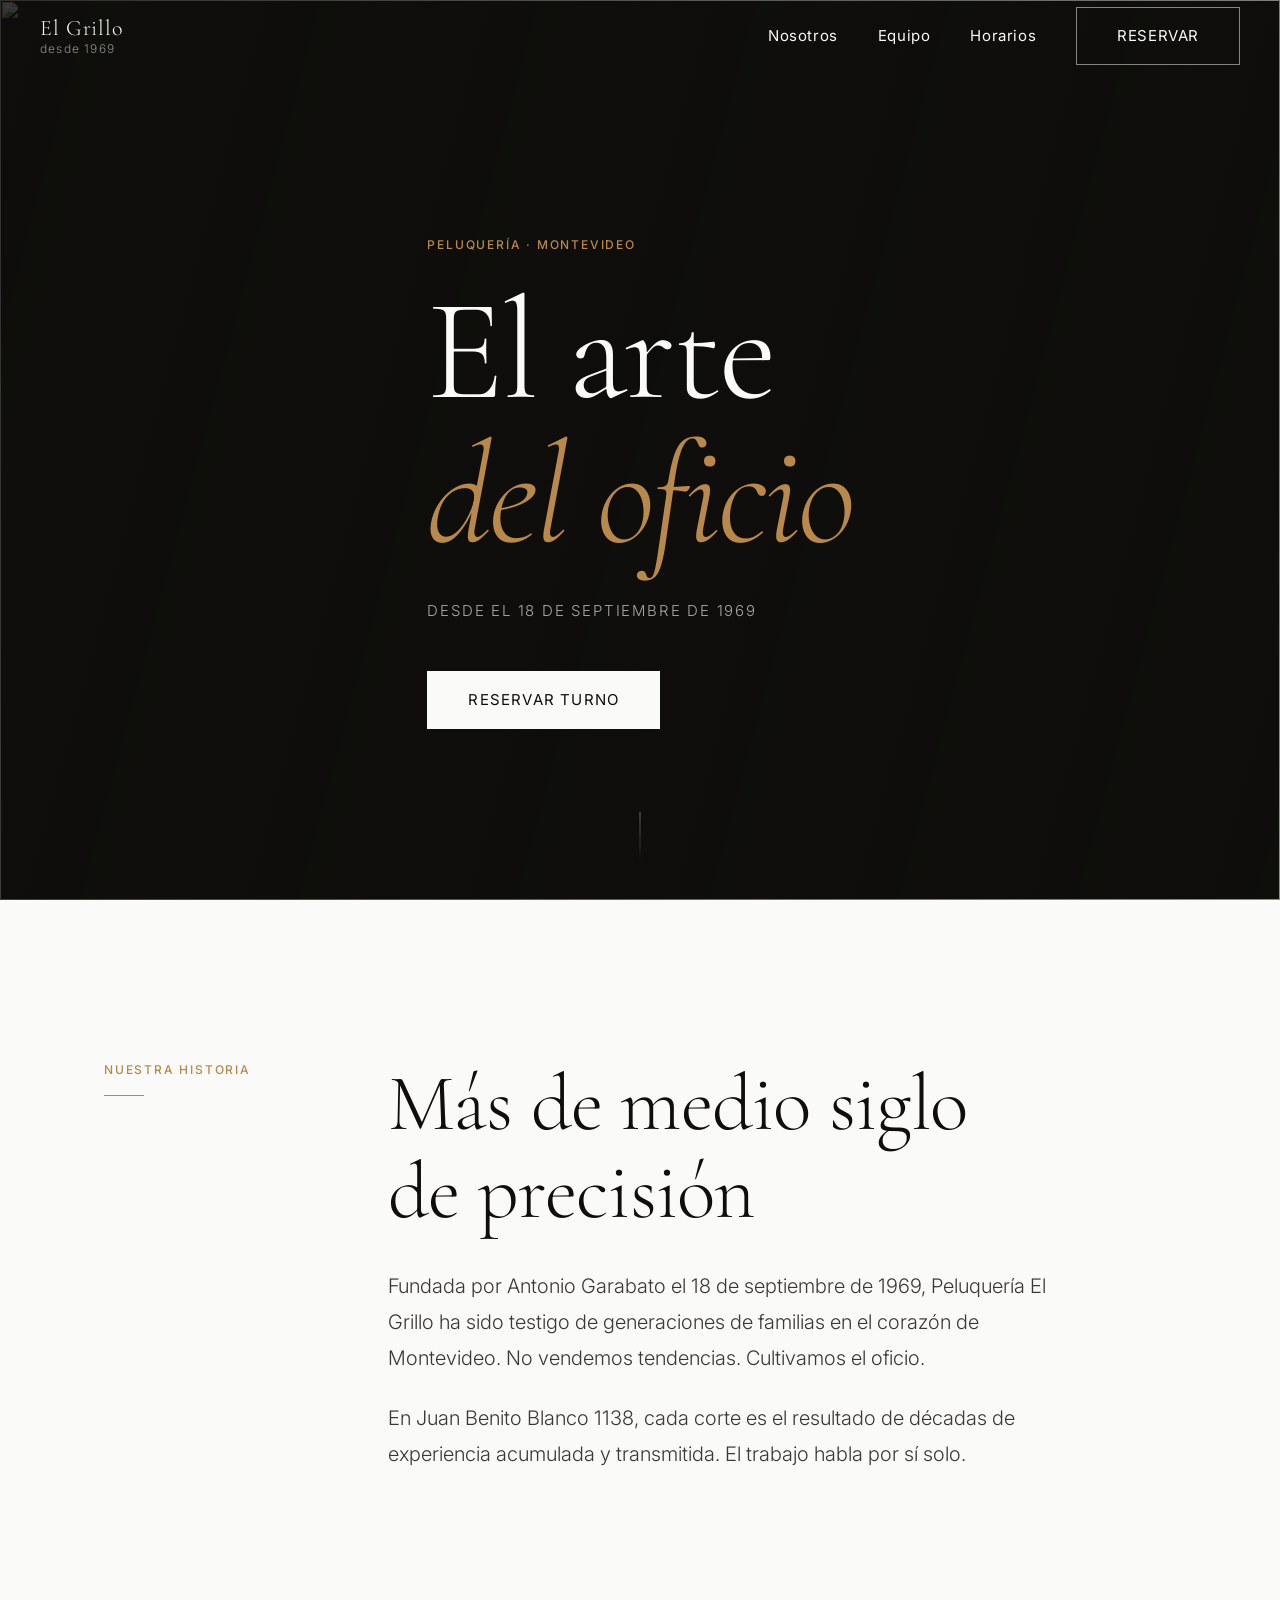
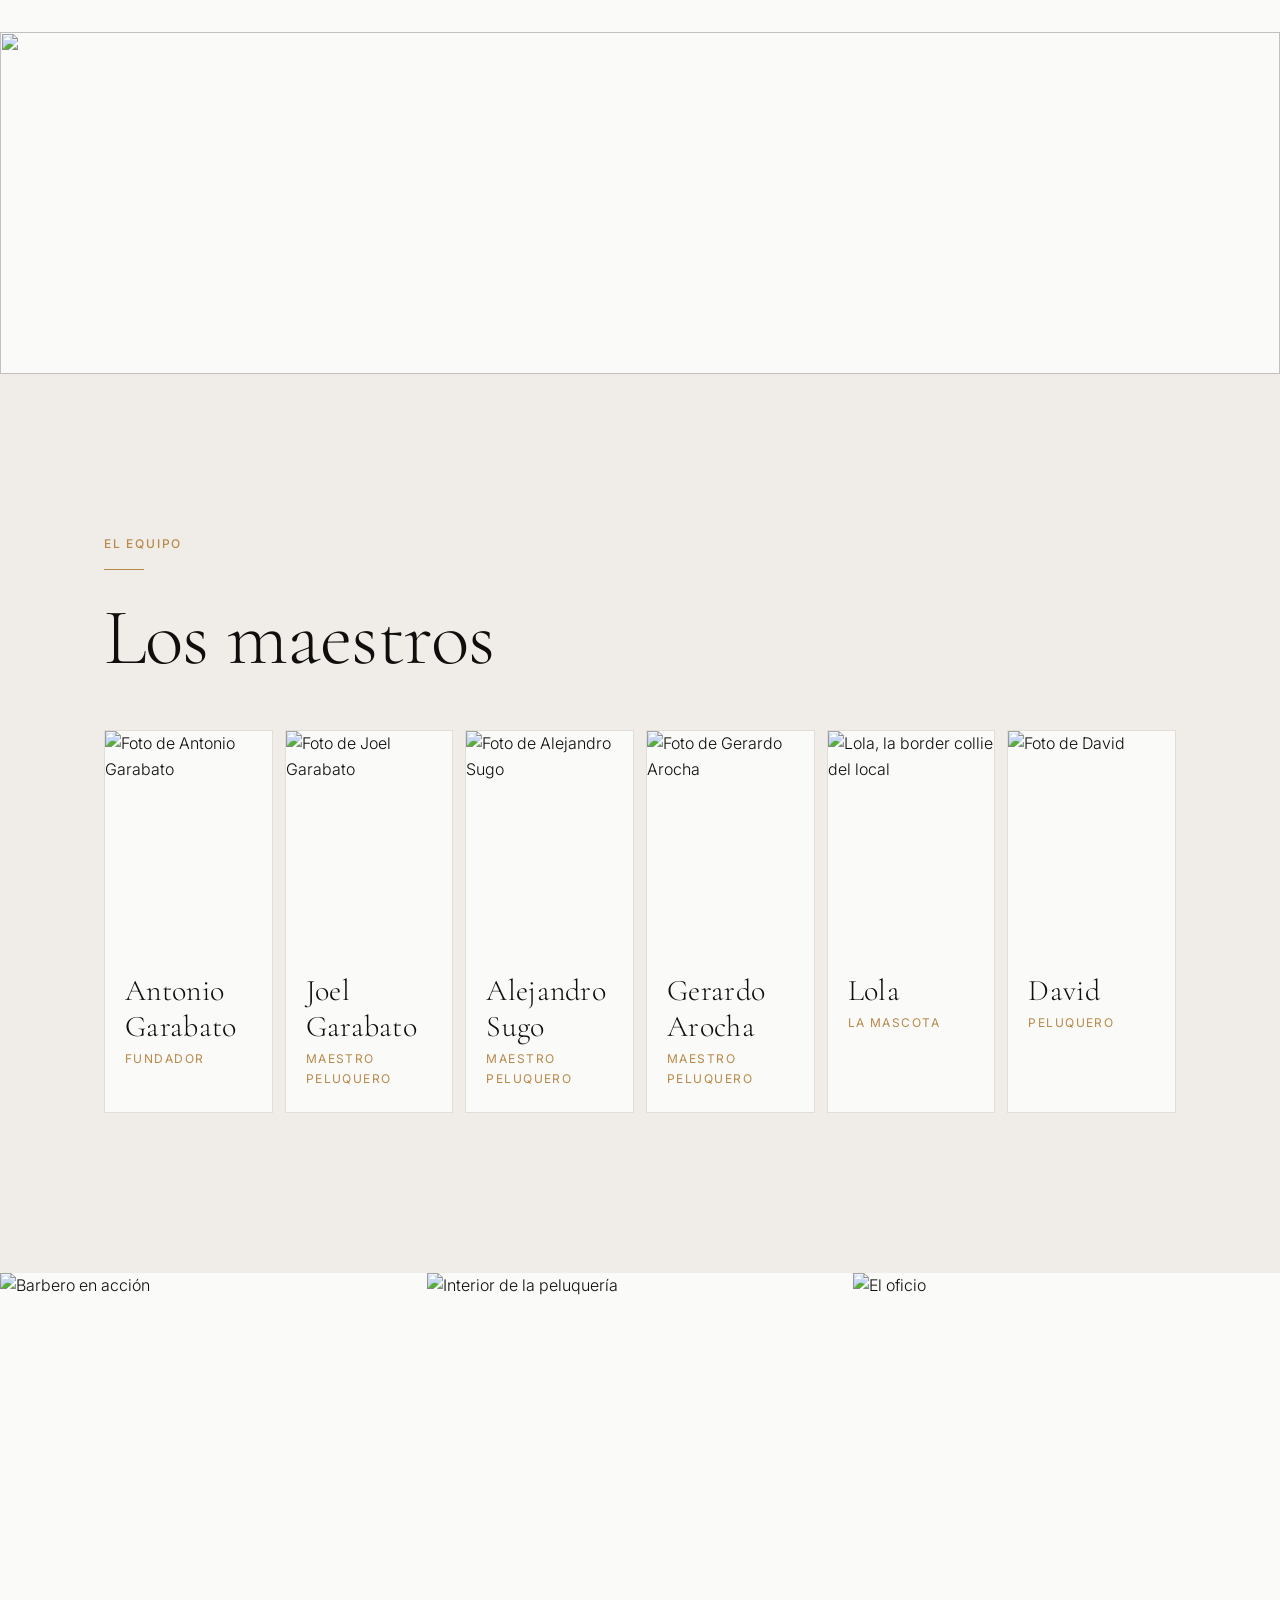
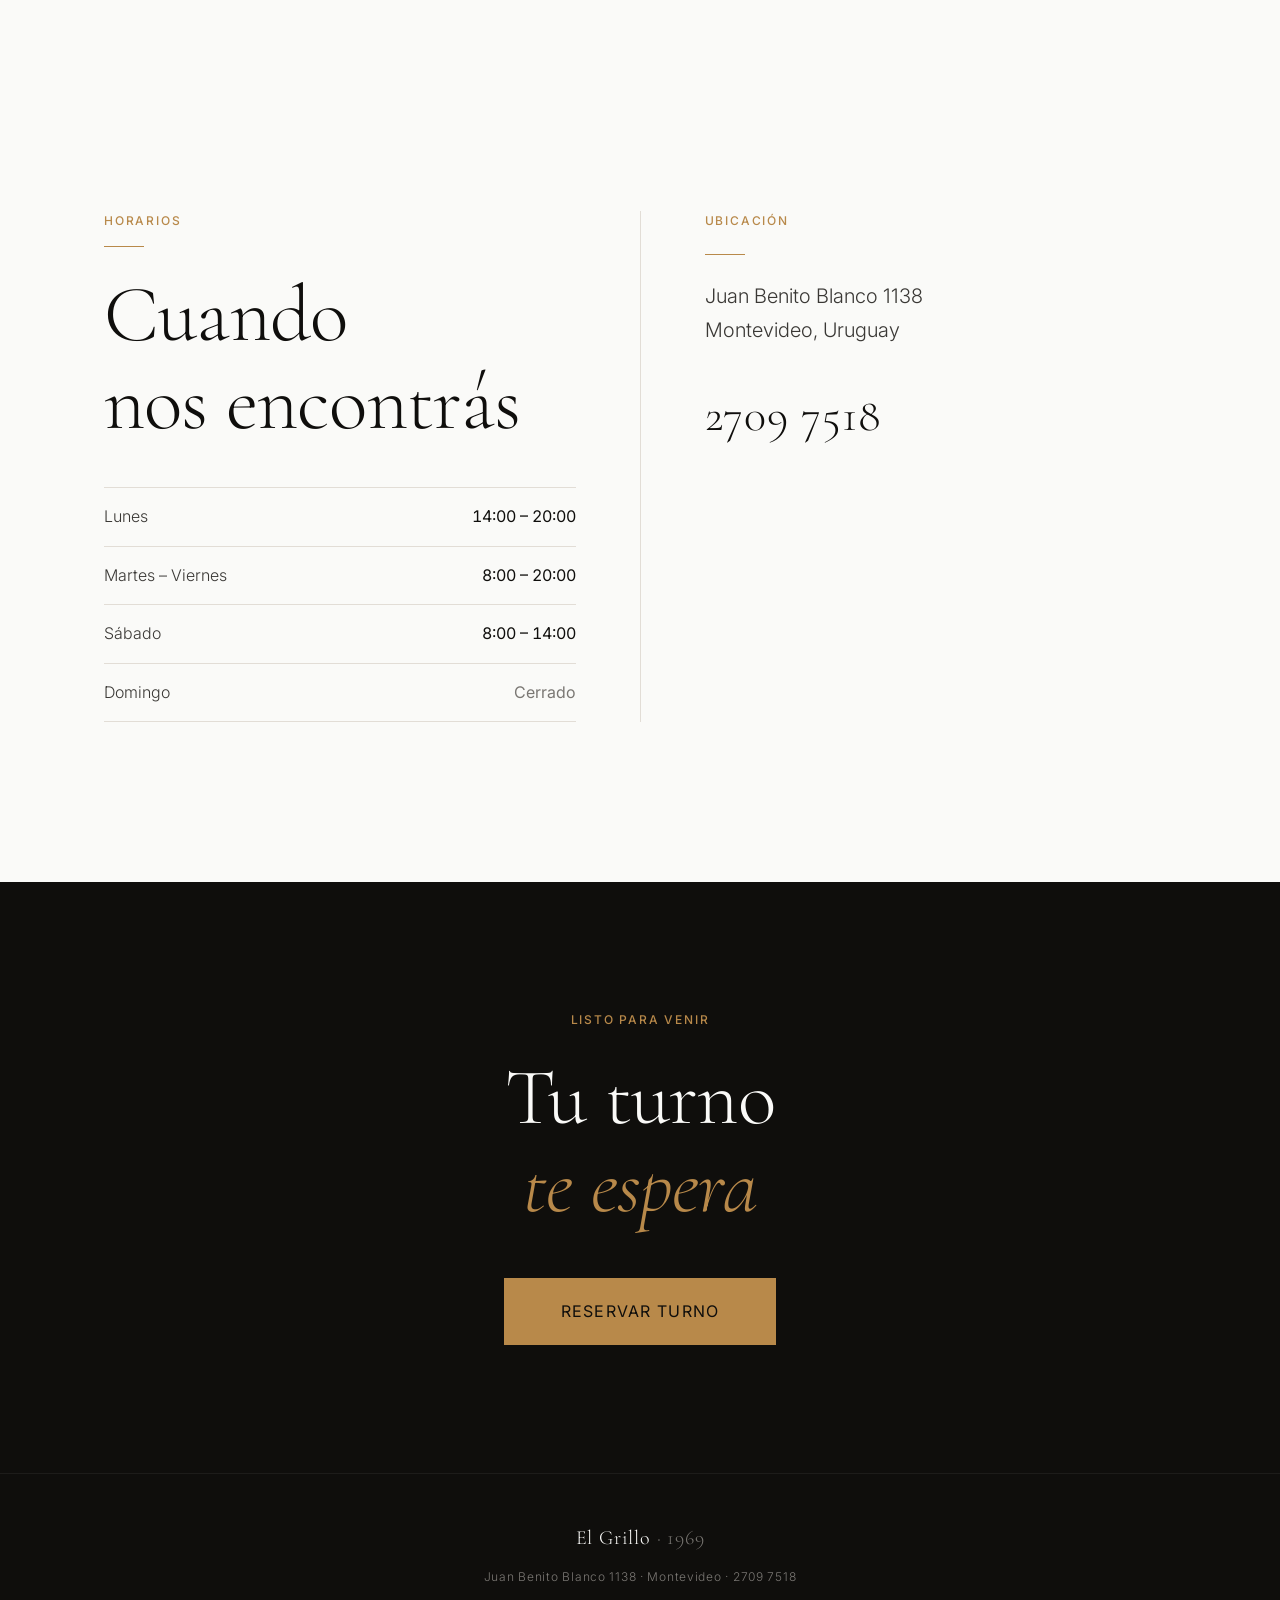
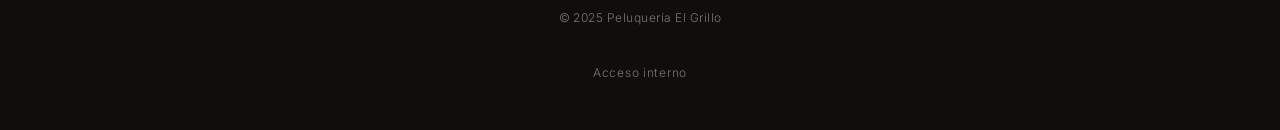
==== index.html @ 64f53a8a "Initial commit — El Grillo website completo Landing page premium, reservas con selector de fecha cus" ====
<!DOCTYPE html>
<html lang="es">
<head>
  <meta charset="UTF-8">
  <meta name="viewport" content="width=device-width, initial-scale=1.0">
  <meta name="description" content="Peluquería El Grillo — Fundada en 1969. Juan Benito Blanco 1138, Montevideo. Lunes 14:00–20:00, martes a viernes 8:00–20:00, sábados 8:00–14:00.">
  <meta property="og:title" content="Peluquería El Grillo — desde 1969">
  <meta property="og:description" content="Más de medio siglo de oficio en Montevideo.">
  <meta property="og:type" content="website">
  <title>El Grillo — Peluquería desde 1969</title>

  <link rel="preconnect" href="https://fonts.googleapis.com">
  <link rel="preconnect" href="https://fonts.gstatic.com" crossorigin>
  <link href="https://fonts.googleapis.com/css2?family=Cormorant+Garamond:ital,wght@0,300;0,400;1,300&family=Inter:wght@300;400;500&display=swap" rel="stylesheet">
  <link rel="stylesheet" href="style.css">

  <script type="application/ld+json">
  {
    "@context": "https://schema.org",
    "@type": "HairSalon",
    "name": "Peluquería El Grillo",
    "foundingDate": "1969-09-18",
    "address": {
      "@type": "PostalAddress",
      "streetAddress": "Juan Benito Blanco 1138",
      "addressLocality": "Montevideo",
      "addressCountry": "UY"
    },
    "telephone": "+598-2709-7518",
    "url": "https://www.elgrillo.com",
    "openingHours": ["Mo 14:00-20:00", "Tu-Fr 08:00-20:00", "Sa 08:00-14:00"]
  }
  </script>
</head>
<body>

  <!-- ── NAV ─────────────────────────────────────────────────────────────── -->
  <header id="nav" role="banner">
    <nav class="nav__inner" aria-label="Navegación principal">

      <a class="nav__logo" href="#inicio" aria-label="Peluquería El Grillo — inicio">
        <span class="nav__logo-name">El Grillo</span>
        <span class="nav__logo-sub">desde 1969</span>
      </a>

      <ul class="nav__links" role="list">
        <li><a href="#nosotros">Nosotros</a></li>
        <li><a href="#equipo">Equipo</a></li>
        <li><a href="#horarios">Horarios</a></li>
        <li>
          <a class="btn btn--ghost"
             href="reservas.html">
            Reservar
          </a>
        </li>
      </ul>

      <button
        class="nav__hamburger"
        aria-label="Abrir menú"
        aria-expanded="false"
        aria-controls="nav__mobile">
        <span></span>
        <span></span>
        <span></span>
      </button>

    </nav>

    <div id="nav__mobile" class="nav__mobile" aria-hidden="true">
      <ul role="list">
        <li><a href="#nosotros">Nosotros</a></li>
        <li><a href="#equipo">Equipo</a></li>
        <li><a href="#horarios">Horarios</a></li>
        <li>
          <a class="btn btn--primary"
             href="reservas.html">
            Reservar turno
          </a>
        </li>
      </ul>
    </div>
  </header>

  <main>

    <!-- ── HERO ──────────────────────────────────────────────────────────── -->
    <section id="inicio" class="hero" aria-label="Inicio">

      <img class="hero__bg"
           src="https://images.unsplash.com/photo-1503951914875-452162b0f3f1?w=1920&q=85&auto=format&fit=crop&crop=center"
           alt=""
           aria-hidden="true"
           loading="eager"
           fetchpriority="high">
      <div class="hero__overlay" aria-hidden="true"></div>

      <div class="hero__inner container">
        <p class="overline hero__overline reveal">Peluquería · Montevideo</p>
        <h1 class="hero__title reveal">
          El arte<br>
          <em>del oficio</em>
        </h1>
        <p class="hero__sub reveal">Desde el 18 de septiembre de 1969</p>
        <a class="btn btn--light hero__cta reveal" href="reservas.html">
          Reservar turno
        </a>
      </div>

      <div class="hero__scroll" aria-hidden="true">
        <div class="hero__scroll-line"></div>
      </div>
    </section>

    <!-- ── ABOUT ─────────────────────────────────────────────────────────── -->
    <section id="nosotros" class="about section" aria-labelledby="about-heading">
      <div class="about__inner container">

        <div class="about__label-col">
          <p class="overline reveal">Nuestra historia</p>
          <div class="accent-rule reveal"></div>
        </div>

        <div class="about__content-col">
          <h2 id="about-heading" class="about__title reveal">
            Más de medio siglo<br>de precisión
          </h2>
          <p class="about__body reveal">
            Fundada por Antonio Garabato el 18 de septiembre de 1969,
            Peluquería El Grillo ha sido testigo de generaciones de familias
            en el corazón de Montevideo. No vendemos tendencias.
            Cultivamos el oficio.
          </p>
          <p class="about__body reveal" style="margin-top: var(--space-6);">
            En Juan Benito Blanco 1138, cada corte es el resultado de décadas
            de experiencia acumulada y transmitida. El trabajo habla por sí solo.
          </p>
        </div>

      </div>
    </section>

    <!-- ── IMAGE STRIPE ───────────────────────────────────────────────────── -->
    <div class="img-stripe" aria-hidden="true">
      <img src="https://images.unsplash.com/photo-1585747860715-2ba37e788b70?w=1920&q=85&auto=format&fit=crop&crop=center"
           alt="" loading="lazy">
    </div>

    <!-- ── TEAM ──────────────────────────────────────────────────────────── -->
    <section id="equipo" class="team section section--alt" aria-labelledby="team-heading">
      <div class="container">

        <div class="team__header reveal">
          <p class="overline">El equipo</p>
          <div class="accent-rule"></div>
          <h2 id="team-heading" class="team__title">Los maestros</h2>
        </div>

        <ul class="team__grid" role="list">

          <li class="team__card reveal">
            <figure class="team__photo">
              <img src="https://images.unsplash.com/photo-1552058544-f2b08422138a?w=400&h=500&q=80&auto=format&fit=crop&crop=faces"
                   alt="Foto de Antonio Garabato" loading="lazy">
            </figure>
            <div class="team__card-body">
              <p class="team__name">Antonio Garabato</p>
              <p class="team__role">Fundador</p>
            </div>
          </li>

          <li class="team__card reveal">
            <figure class="team__photo">
              <img src="https://images.unsplash.com/photo-1507003211169-0a1dd7228f2d?w=400&h=500&q=80&auto=format&fit=crop&crop=faces"
                   alt="Foto de Joel Garabato" loading="lazy">
            </figure>
            <div class="team__card-body">
              <p class="team__name">Joel Garabato</p>
              <p class="team__role">Maestro peluquero</p>
            </div>
          </li>

          <li class="team__card reveal">
            <figure class="team__photo">
              <img src="https://images.unsplash.com/photo-1500648767791-00dcc994a43e?w=400&h=500&q=80&auto=format&fit=crop&crop=faces"
                   alt="Foto de Alejandro Sugo" loading="lazy">
            </figure>
            <div class="team__card-body">
              <p class="team__name">Alejandro Sugo</p>
              <p class="team__role">Maestro peluquero</p>
            </div>
          </li>

          <li class="team__card reveal">
            <figure class="team__photo">
              <img src="https://images.unsplash.com/photo-1506794778202-cad84cf45f1d?w=400&h=500&q=80&auto=format&fit=crop&crop=faces"
                   alt="Foto de Gerardo Arocha" loading="lazy">
            </figure>
            <div class="team__card-body">
              <p class="team__name">Gerardo Arocha</p>
              <p class="team__role">Maestro peluquero</p>
            </div>
          </li>

          <li class="team__card reveal">
            <figure class="team__photo">
              <img src="https://images.unsplash.com/photo-1587300003388-59208cc962cb?w=400&h=500&q=80&auto=format&fit=crop&crop=center"
                   alt="Lola, la border collie del local" loading="lazy">
            </figure>
            <div class="team__card-body">
              <p class="team__name">Lola</p>
              <p class="team__role">La mascota</p>
            </div>
          </li>

          <li class="team__card reveal">
            <figure class="team__photo">
              <img src="https://images.unsplash.com/photo-1472099645785-5658abf4ff4e?w=400&h=500&q=80&auto=format&fit=crop&crop=faces"
                   alt="Foto de David" loading="lazy">
            </figure>
            <div class="team__card-body">
              <p class="team__name">David</p>
              <p class="team__role">Peluquero</p>
            </div>
          </li>

        </ul>
      </div>
    </section>

    <!-- ── GALLERY ────────────────────────────────────────────────────────── -->
    <section class="gallery" aria-label="Galería">
      <div class="gallery__item">
        <img src="https://images.unsplash.com/photo-1621605815971-fbc98d665033?w=800&q=85&auto=format&fit=crop"
             alt="Barbero en acción" loading="lazy">
      </div>
      <div class="gallery__item">
        <img src="https://images.unsplash.com/photo-1560066984-138dadb4c035?w=800&q=85&auto=format&fit=crop"
             alt="Interior de la peluquería" loading="lazy">
      </div>
      <div class="gallery__item">
        <img src="https://images.unsplash.com/photo-1622286342621-4bd786c2447c?w=800&q=85&auto=format&fit=crop"
             alt="El oficio" loading="lazy">
      </div>
    </section>

    <!-- ── HOURS & LOCATION ──────────────────────────────────────────────── -->
    <section id="horarios" class="info section" aria-labelledby="info-heading">
      <div class="info__inner container">

        <div class="info__col info__col--hours">
          <p class="overline reveal">Horarios</p>
          <div class="accent-rule reveal"></div>
          <h2 id="info-heading" class="info__title reveal">
            Cuando<br>nos encontrás
          </h2>
          <dl class="hours__list reveal">
            <div class="hours__row">
              <dt>Lunes</dt>
              <dd>14:00 – 20:00</dd>
            </div>
            <div class="hours__row">
              <dt>Martes – Viernes</dt>
              <dd>8:00 – 20:00</dd>
            </div>
            <div class="hours__row">
              <dt>Sábado</dt>
              <dd>8:00 – 14:00</dd>
            </div>
            <div class="hours__row hours__row--closed">
              <dt>Domingo</dt>
              <dd>Cerrado</dd>
            </div>
          </dl>
        </div>

        <div class="info__divider" aria-hidden="true"></div>

        <div class="info__col info__col--contact">
          <p class="overline info__location-label reveal">Ubicación</p>
          <div class="accent-rule reveal"></div>
          <address class="info__address reveal">
            Juan Benito Blanco 1138<br>
            Montevideo, Uruguay
          </address>
          <a class="info__phone reveal" href="tel:+59827097518">2709 7518</a>
        </div>

      </div>
    </section>

    <!-- ── CTA BAND ──────────────────────────────────────────────────────── -->
    <section class="cta-band" aria-label="Reservar turno">
      <div class="container">
        <p class="overline cta-band__overline reveal">Listo para venir</p>
        <h2 class="cta-band__title reveal">
          Tu turno<br><em>te espera</em>
        </h2>
        <a class="btn btn--primary btn--large reveal" href="reservas.html">
          Reservar turno
        </a>
      </div>
    </section>

  </main>

  <!-- ── FOOTER ────────────────────────────────────────────────────────────── -->
  <footer class="footer" role="contentinfo">
    <div class="footer__inner container">
      <p class="footer__brand">El Grillo <span>· 1969</span></p>
      <p class="footer__address">Juan Benito Blanco 1138 · Montevideo · 2709 7518</p>
      <p class="footer__copy">&copy; 2025 Peluquería El Grillo</p>
      <a href="sistema/login.html" class="footer__sistema">Acceso interno</a>
    </div>
  </footer>

  <script src="script.js" defer></script>
</body>
</html>
---- style.css ----
@import url('https://fonts.googleapis.com/css2?family=Cormorant+Garamond:ital,wght@0,300;0,400;1,300&family=Inter:wght@300;400;500&display=swap');

/* ─── Custom Properties ─────────────────────────────────────────────────── */
:root {
  --color-ink:         #0F0E0C;
  --color-ink-muted:   #3A3835;
  --color-ink-faint:   #7A7773;
  --color-surface:     #FAFAF8;
  --color-surface-2:   #F0EDE8;
  --color-border:      #E2DDD6;
  --color-accent:      #B8894A;
  --color-accent-dark: #8C6835;

  --font-display: 'Cormorant Garamond', Georgia, serif;
  --font-body:    'Inter', system-ui, sans-serif;

  --text-xs:   clamp(0.6875rem, 0.65rem + 0.19vw, 0.75rem);
  --text-sm:   clamp(0.8125rem, 0.75rem + 0.31vw, 0.9375rem);
  --text-base: clamp(0.9375rem, 0.875rem + 0.31vw, 1rem);
  --text-lg:   clamp(1.0625rem, 0.9375rem + 0.63vw, 1.25rem);
  --text-xl:   clamp(1.25rem, 1rem + 1.25vw, 1.875rem);
  --text-2xl:  clamp(1.75rem, 1.25rem + 2.5vw, 2.875rem);
  --text-3xl:  clamp(2.5rem, 1.5rem + 5vw, 5rem);
  --text-hero: clamp(3.5rem, 1.5rem + 10vw, 9rem);

  --space-1:  0.25rem;
  --space-2:  0.5rem;
  --space-3:  0.75rem;
  --space-4:  1rem;
  --space-5:  1.25rem;
  --space-6:  1.5rem;
  --space-8:  2rem;
  --space-10: 2.5rem;
  --space-12: 3rem;
  --space-16: 4rem;
  --space-20: 5rem;
  --space-24: 6rem;
  --space-32: 8rem;
  --space-40: 10rem;

  --ease-out-expo: cubic-bezier(0.16, 1, 0.3, 1);
  --ease-in-out:   cubic-bezier(0.4, 0, 0.2, 1);
  --dur-fast:    200ms;
  --dur-base:    400ms;
  --dur-slow:    700ms;
  --dur-reveal:  900ms;

  --nav-h: 72px;
}

/* ─── Reset ─────────────────────────────────────────────────────────────── */
*, *::before, *::after {
  box-sizing: border-box;
  margin: 0;
  padding: 0;
}

html {
  -webkit-text-size-adjust: 100%;
  scroll-behavior: smooth;
}

body {
  background: var(--color-surface);
  color: var(--color-ink);
  font-family: var(--font-body);
  font-weight: 300;
  font-size: var(--text-base);
  line-height: 1.6;
  -webkit-font-smoothing: antialiased;
  -moz-osx-font-smoothing: grayscale;
  overflow-x: hidden;
}

img, video { display: block; max-width: 100%; }
a { color: inherit; text-decoration: none; }
ul, ol { list-style: none; }
address { font-style: normal; }
button { cursor: pointer; background: none; border: none; font: inherit; }

/* ─── Utilities ─────────────────────────────────────────────────────────── */
.container {
  width: 100%;
  max-width: 1200px;
  margin-inline: auto;
  padding-inline: var(--space-6);
}

.section {
  padding-block: var(--space-24);
}

.section--alt {
  background: var(--color-surface-2);
}

.overline {
  font-family: var(--font-body);
  font-size: var(--text-xs);
  font-weight: 500;
  letter-spacing: 0.15em;
  text-transform: uppercase;
  color: var(--color-accent);
}

.accent-rule {
  width: 40px;
  height: 1px;
  background: var(--color-accent);
  margin-top: var(--space-4);
  margin-bottom: var(--space-6);
}

/* ─── Buttons ────────────────────────────────────────────────────────────── */
.btn {
  display: inline-block;
  font-family: var(--font-body);
  font-size: var(--text-sm);
  font-weight: 400;
  letter-spacing: 0.08em;
  text-transform: uppercase;
  padding: 1rem 2.5rem;
  border: 1px solid currentColor;
  transition:
    background var(--dur-fast) var(--ease-in-out),
    color var(--dur-fast) var(--ease-in-out),
    border-color var(--dur-fast) var(--ease-in-out);
}

.btn--primary {
  background: var(--color-ink);
  color: var(--color-surface);
  border-color: var(--color-ink);
}
.btn--primary:hover {
  background: transparent;
  color: var(--color-ink);
  border-color: var(--color-ink);
}

.btn--ghost {
  background: transparent;
  color: var(--color-ink);
  border-color: var(--color-ink);
}
.btn--ghost:hover {
  background: var(--color-ink);
  color: var(--color-surface);
}

/* White button for use on dark backgrounds */
.btn--light {
  background: var(--color-surface);
  color: var(--color-ink);
  border-color: var(--color-surface);
}
.btn--light:hover {
  background: transparent;
  color: var(--color-surface);
  border-color: var(--color-surface);
}

.btn--large {
  font-size: var(--text-base);
  padding: 1.25rem 3.5rem;
}

.btn--full {
  width: 100%;
  text-align: center;
}

/* ─── Focus ──────────────────────────────────────────────────────────────── */
:focus-visible {
  outline: 2px solid var(--color-accent);
  outline-offset: 3px;
}

/* ─── NAV ────────────────────────────────────────────────────────────────── */
#nav {
  position: fixed;
  inset: 0 0 auto 0;
  z-index: 100;
  transition:
    background var(--dur-base) var(--ease-out-expo),
    border-color var(--dur-base) var(--ease-out-expo),
    backdrop-filter var(--dur-base) var(--ease-out-expo);
  border-bottom: 1px solid transparent;
}

#nav.nav--scrolled {
  background: rgba(250, 250, 248, 0.88);
  backdrop-filter: blur(20px) saturate(180%);
  -webkit-backdrop-filter: blur(20px) saturate(180%);
  border-bottom-color: var(--color-border);
}

.nav__inner {
  display: flex;
  align-items: center;
  justify-content: space-between;
  height: var(--nav-h);
  padding-inline: var(--space-10);
}

.nav__logo {
  display: flex;
  flex-direction: column;
  line-height: 1.15;
  gap: 1px;
}

/* Default: nav over dark hero photo → white text */
.nav__logo-name {
  font-family: var(--font-display);
  font-weight: 300;
  font-size: 1.375rem;
  letter-spacing: 0.04em;
  color: var(--color-surface);
  transition: color var(--dur-base) var(--ease-out-expo);
}

.nav__logo-sub {
  font-family: var(--font-body);
  font-size: var(--text-xs);
  font-weight: 300;
  letter-spacing: 0.1em;
  color: rgba(250, 250, 248, 0.55);
  transition: color var(--dur-base) var(--ease-out-expo);
}

/* Scrolled: frosted glass → dark text */
#nav.nav--scrolled .nav__logo-name {
  color: var(--color-ink);
}
#nav.nav--scrolled .nav__logo-sub {
  color: var(--color-ink-faint);
}

.nav__links {
  display: none;
  align-items: center;
  gap: var(--space-10);
}

.nav__links a {
  font-size: var(--text-sm);
  font-weight: 400;
  letter-spacing: 0.04em;
  position: relative;
  color: var(--color-surface);
  transition: color var(--dur-base) var(--ease-out-expo);
}

#nav.nav--scrolled .nav__links a {
  color: var(--color-ink);
}

.nav__links a:not(.btn)::after {
  content: '';
  position: absolute;
  bottom: -2px;
  left: 0;
  width: 100%;
  height: 1px;
  background: var(--color-accent);
  transform: scaleX(0);
  transform-origin: left;
  transition: transform var(--dur-fast) var(--ease-in-out);
}

.nav__links a:not(.btn):hover::after {
  transform: scaleX(1);
}

/* Nav ghost button: white over dark hero, dark when scrolled */
.nav__links .btn--ghost {
  color: var(--color-surface);
  border-color: rgba(250, 250, 248, 0.5);
}
.nav__links .btn--ghost:hover {
  background: var(--color-surface);
  color: var(--color-ink);
  border-color: var(--color-surface);
}
#nav.nav--scrolled .nav__links .btn--ghost {
  color: var(--color-ink);
  border-color: var(--color-ink);
}
#nav.nav--scrolled .nav__links .btn--ghost:hover {
  background: var(--color-ink);
  color: var(--color-surface);
}

.nav__hamburger {
  display: flex;
  flex-direction: column;
  gap: 5px;
  padding: var(--space-2);
  z-index: 110;
}

.nav__hamburger span {
  display: block;
  width: 22px;
  height: 1px;
  background: var(--color-surface);
  transition:
    transform var(--dur-base) var(--ease-out-expo),
    opacity var(--dur-fast) var(--ease-in-out),
    background var(--dur-base) var(--ease-out-expo);
}

#nav.nav--scrolled .nav__hamburger span {
  background: var(--color-ink);
}

#nav.nav--open .nav__hamburger span:nth-child(1) {
  transform: translateY(6px) rotate(45deg);
}
#nav.nav--open .nav__hamburger span:nth-child(2) {
  opacity: 0;
}
#nav.nav--open .nav__hamburger span:nth-child(3) {
  transform: translateY(-6px) rotate(-45deg);
}

/* Mobile drawer */
.nav__mobile {
  position: fixed;
  inset: 0;
  background: var(--color-surface);
  z-index: 99;
  display: flex;
  flex-direction: column;
  justify-content: center;
  align-items: center;
  gap: var(--space-8);
  opacity: 0;
  pointer-events: none;
  transition: opacity var(--dur-base) var(--ease-out-expo);
}

#nav.nav--open .nav__mobile {
  opacity: 1;
  pointer-events: all;
}

.nav__mobile ul {
  display: flex;
  flex-direction: column;
  align-items: center;
  gap: var(--space-8);
}

.nav__mobile a {
  font-family: var(--font-display);
  font-size: var(--text-3xl);
  font-weight: 300;
  letter-spacing: 0.02em;
  color: var(--color-ink);
}

.nav__mobile a.btn {
  font-family: var(--font-body);
  font-size: var(--text-base);
  margin-top: var(--space-4);
}

/* ─── HERO ───────────────────────────────────────────────────────────────── */
.hero {
  min-height: 100svh;
  display: grid;
  place-content: center;
  padding-block: var(--space-40) var(--space-24);
  position: relative;
  overflow: hidden;
  background: var(--color-ink);
}

/* Full-bleed background photo */
.hero__bg {
  position: absolute;
  inset: 0;
  width: 100%;
  height: 100%;
  object-fit: cover;
  object-position: center 30%;
  z-index: 0;
}

/* Gradient overlay for text legibility */
.hero__overlay {
  position: absolute;
  inset: 0;
  z-index: 1;
  background: linear-gradient(
    105deg,
    rgba(15, 14, 12, 0.82) 0%,
    rgba(15, 14, 12, 0.55) 55%,
    rgba(15, 14, 12, 0.28) 100%
  );
}

.hero__inner {
  position: relative;
  z-index: 2;
  max-width: 900px;
}

.hero__overline {
  margin-bottom: var(--space-6);
}

.hero__title {
  font-family: var(--font-display);
  font-size: var(--text-hero);
  font-weight: 300;
  line-height: 1.0;
  letter-spacing: -0.02em;
  color: var(--color-surface);
  margin-bottom: var(--space-8);
}

.hero__title em {
  font-style: italic;
  color: var(--color-accent);
}

.hero__sub {
  font-family: var(--font-body);
  font-size: var(--text-sm);
  font-weight: 300;
  letter-spacing: 0.12em;
  text-transform: uppercase;
  color: rgba(250, 250, 248, 0.65);
  margin-bottom: var(--space-12);
}

.hero__scroll {
  position: absolute;
  bottom: var(--space-10);
  left: 50%;
  transform: translateX(-50%);
  display: flex;
  flex-direction: column;
  align-items: center;
  z-index: 2;
}

.hero__scroll-line {
  width: 1px;
  height: 48px;
  background: linear-gradient(to bottom, rgba(250, 250, 248, 0.4), transparent);
  animation: scroll-pulse 2s ease-in-out infinite;
}

@keyframes scroll-pulse {
  0%, 100% { opacity: 0.4; transform: scaleY(0.7); transform-origin: top; }
  50%       { opacity: 1;   transform: scaleY(1);   transform-origin: top; }
}

/* ─── IMAGE STRIPE ───────────────────────────────────────────────────────── */
.img-stripe {
  height: clamp(260px, 38vh, 480px);
  overflow: hidden;
}

.img-stripe img {
  width: 100%;
  height: 100%;
  object-fit: cover;
  object-position: center 40%;
  display: block;
}

/* ─── GALLERY ────────────────────────────────────────────────────────────── */
.gallery {
  display: grid;
  grid-template-columns: repeat(3, 1fr);
  height: clamp(240px, 42vh, 520px);
}

.gallery__item {
  overflow: hidden;
}

.gallery__item img {
  width: 100%;
  height: 100%;
  object-fit: cover;
  display: block;
  transition: transform 700ms var(--ease-out-expo);
}

.gallery__item:hover img {
  transform: scale(1.05);
}

/* ─── ABOUT ──────────────────────────────────────────────────────────────── */
.about__inner {
  display: grid;
  grid-template-columns: 1fr;
  gap: var(--space-10);
}

.about__title {
  font-family: var(--font-display);
  font-size: var(--text-3xl);
  font-weight: 300;
  line-height: 1.1;
  letter-spacing: -0.01em;
  margin-bottom: var(--space-8);
}

.about__body {
  font-size: var(--text-lg);
  line-height: 1.8;
  max-width: 56ch;
  color: var(--color-ink-muted);
}

/* ─── TEAM ───────────────────────────────────────────────────────────────── */
.team__header {
  margin-bottom: var(--space-12);
}

.team__title {
  font-family: var(--font-display);
  font-size: var(--text-3xl);
  font-weight: 300;
  letter-spacing: -0.01em;
  line-height: 1.1;
}

.team__grid {
  display: grid;
  grid-template-columns: repeat(2, 1fr);
  gap: var(--space-4);
}

.team__card {
  padding: 0;
  border: 1px solid var(--color-border);
  background: var(--color-surface);
  overflow: hidden;
  transition:
    transform var(--dur-fast) var(--ease-in-out),
    box-shadow var(--dur-fast) var(--ease-in-out);
}

.team__card:hover {
  transform: translateY(-4px);
  box-shadow: 0 12px 32px rgba(15, 14, 12, 0.07);
}

/* Portrait photo fills top of card */
.team__photo {
  width: 100%;
  aspect-ratio: 3 / 4;
  overflow: hidden;
  margin: 0;
}

.team__photo img {
  width: 100%;
  height: 100%;
  object-fit: cover;
  object-position: center top;
  display: block;
  transition: transform var(--dur-base) var(--ease-out-expo);
}

.team__card:hover .team__photo img {
  transform: scale(1.04);
}

/* Card text area below photo */
.team__card-body {
  padding: var(--space-5) var(--space-5) var(--space-6);
}

.team__name {
  font-family: var(--font-display);
  font-size: var(--text-xl);
  font-weight: 300;
  letter-spacing: 0.01em;
  line-height: 1.2;
  margin-bottom: var(--space-1);
}

.team__role {
  font-size: var(--text-xs);
  font-weight: 400;
  letter-spacing: 0.12em;
  text-transform: uppercase;
  color: var(--color-accent);
}

/* Stagger reveal delays */
.team__card:nth-child(1) { transition-delay: 0ms; }
.team__card:nth-child(2) { transition-delay: 60ms; }
.team__card:nth-child(3) { transition-delay: 120ms; }
.team__card:nth-child(4) { transition-delay: 180ms; }
.team__card:nth-child(5) { transition-delay: 240ms; }
.team__card:nth-child(6) { transition-delay: 300ms; }

/* ─── INFO (Hours & Location) ────────────────────────────────────────────── */
.info__inner {
  display: grid;
  grid-template-columns: 1fr;
  gap: var(--space-16);
}

.info__title {
  font-family: var(--font-display);
  font-size: var(--text-3xl);
  font-weight: 300;
  letter-spacing: -0.01em;
  line-height: 1.1;
  margin-bottom: var(--space-10);
}

.hours__list {
  display: flex;
  flex-direction: column;
  gap: 0;
}

.hours__row {
  display: flex;
  justify-content: space-between;
  align-items: baseline;
  gap: var(--space-8);
  padding-block: var(--space-4);
  border-bottom: 1px solid var(--color-border);
}

.hours__row:first-child {
  border-top: 1px solid var(--color-border);
}

.hours__row dt {
  color: var(--color-ink-muted);
  font-weight: 300;
  font-size: var(--text-base);
}

.hours__row dd {
  font-weight: 400;
  font-size: var(--text-base);
  font-variant-numeric: tabular-nums;
}

.hours__row--closed dd {
  color: var(--color-ink-faint);
}

.info__location-label {
  margin-bottom: var(--space-6);
}

.info__address {
  font-size: var(--text-lg);
  line-height: 1.7;
  color: var(--color-ink-muted);
  margin-bottom: var(--space-8);
}

.info__phone {
  display: inline-block;
  font-family: var(--font-display);
  font-size: var(--text-2xl);
  font-weight: 300;
  letter-spacing: 0.02em;
  color: var(--color-ink);
  transition: color var(--dur-fast) var(--ease-in-out);
}

.info__phone:hover {
  color: var(--color-accent);
}

/* ─── CTA BAND ───────────────────────────────────────────────────────────── */
.cta-band {
  background: var(--color-ink);
  color: var(--color-surface);
  text-align: center;
  padding-block: var(--space-32);
}

.cta-band__overline {
  margin-bottom: var(--space-6);
}

.cta-band__title {
  font-family: var(--font-display);
  font-size: var(--text-3xl);
  font-weight: 300;
  letter-spacing: -0.01em;
  line-height: 1.1;
  margin-bottom: var(--space-12);
}

.cta-band__title em {
  font-style: italic;
  color: var(--color-accent);
}

.cta-band .btn--primary {
  background: var(--color-accent);
  border-color: var(--color-accent);
  color: var(--color-ink);
}

.cta-band .btn--primary:hover {
  background: var(--color-accent-dark);
  border-color: var(--color-accent-dark);
  color: var(--color-surface);
}

/* ─── FOOTER ─────────────────────────────────────────────────────────────── */
.footer {
  background: var(--color-ink);
  color: var(--color-ink-faint);
  padding-block: var(--space-12);
  border-top: 1px solid rgba(255, 255, 255, 0.06);
}

.footer__inner {
  display: flex;
  flex-direction: column;
  align-items: center;
  gap: var(--space-3);
  text-align: center;
}

.footer__brand {
  font-family: var(--font-display);
  font-size: var(--text-lg);
  font-weight: 300;
  color: var(--color-surface);
  letter-spacing: 0.04em;
}

.footer__brand span {
  color: var(--color-ink-faint);
  font-weight: 300;
}

.footer__address {
  font-size: var(--text-xs);
  letter-spacing: 0.06em;
  line-height: 1.8;
}

.footer__copy {
  font-size: var(--text-xs);
  letter-spacing: 0.04em;
  margin-top: var(--space-2);
}

.footer__sistema {
  display: inline-block;
  margin-top: var(--space-6);
  font-size: var(--text-xs);
  letter-spacing: 0.06em;
  color: var(--color-ink-faint);
  text-decoration: none;
  transition: color 200ms;
}
.footer__sistema:hover { color: var(--color-surface); }

/* ─── PAGE HEADER (reservas.html) ────────────────────────────────────────── */
.page-header {
  background: var(--color-ink);
  color: var(--color-surface);
  padding-top: calc(var(--nav-h) + var(--space-16));
  padding-bottom: var(--space-16);
  text-align: center;
}

.page-header__overline {
  margin-bottom: var(--space-6);
}

.page-header__title {
  font-family: var(--font-display);
  font-size: var(--text-3xl);
  font-weight: 300;
  letter-spacing: -0.01em;
  line-height: 1.1;
}

.page-header__title em {
  font-style: italic;
  color: var(--color-accent);
}

/* ─── BOOKING FORM ───────────────────────────────────────────────────────── */
.booking-section {
  padding-block: var(--space-20);
}

.booking-card {
  max-width: 560px;
  margin-inline: auto;
  border: 1px solid var(--color-border);
  background: var(--color-surface);
  padding: var(--space-12) var(--space-10);
}

.booking-form {
  display: flex;
  flex-direction: column;
  gap: var(--space-8);
}

.form-row {
  display: grid;
  grid-template-columns: 1fr 1fr;
  gap: var(--space-6);
}

.form-field {
  display: flex;
  flex-direction: column;
  gap: var(--space-2);
}

.form-label {
  font-size: var(--text-xs);
  font-weight: 500;
  letter-spacing: 0.12em;
  text-transform: uppercase;
  color: var(--color-ink-muted);
}

.form-input,
.form-select {
  width: 100%;
  padding: 0.875rem 0;
  border: none;
  border-bottom: 1px solid var(--color-border);
  background: transparent;
  font-family: var(--font-body);
  font-size: var(--text-base);
  font-weight: 300;
  color: var(--color-ink);
  transition: border-color var(--dur-fast) var(--ease-in-out);
  border-radius: 0;
  -webkit-appearance: none;
}

.form-input:focus,
.form-select:focus {
  outline: none;
  border-bottom-color: var(--color-accent);
}

.form-input::placeholder {
  color: var(--color-ink-faint);
}

.form-select {
  appearance: none;
  cursor: pointer;
  padding-right: 1.5rem;
  background-image: url("data:image/svg+xml,%3Csvg xmlns='http://www.w3.org/2000/svg' width='12' height='8' viewBox='0 0 12 8'%3E%3Cpath d='M1 1l5 5 5-5' stroke='%237A7773' stroke-width='1.5' fill='none' stroke-linecap='square'/%3E%3C/svg%3E");
  background-repeat: no-repeat;
  background-position: right 0.25rem center;
}

.form-hint {
  font-size: var(--text-xs);
  color: var(--color-ink-faint);
  letter-spacing: 0.02em;
  margin-top: var(--space-1);
}

/* Custom checkbox */
.form-check {
  display: flex;
  align-items: flex-start;
  gap: var(--space-3);
  cursor: pointer;
  padding-top: var(--space-2);
}

.form-check__input {
  flex-shrink: 0;
  appearance: none;
  -webkit-appearance: none;
  width: 18px;
  height: 18px;
  border: 1px solid var(--color-border);
  background: transparent;
  cursor: pointer;
  margin-top: 2px;
  transition:
    background var(--dur-fast),
    border-color var(--dur-fast);
  position: relative;
}

.form-check__input:checked {
  background: var(--color-ink);
  border-color: var(--color-ink);
}

.form-check__input:checked::after {
  content: '';
  position: absolute;
  inset: 0;
  background-image: url("data:image/svg+xml,%3Csvg xmlns='http://www.w3.org/2000/svg' width='10' height='8' viewBox='0 0 10 8'%3E%3Cpath d='M1 4l3 3 5-6' stroke='%23FAFAF8' stroke-width='1.5' fill='none' stroke-linecap='square' stroke-linejoin='miter'/%3E%3C/svg%3E");
  background-repeat: no-repeat;
  background-position: center;
}

.form-check__label {
  font-size: var(--text-sm);
  font-weight: 300;
  color: var(--color-ink-muted);
  line-height: 1.5;
  cursor: pointer;
}

.form-divider {
  height: 1px;
  background: var(--color-border);
}

.booking-form .btn {
  margin-top: var(--space-4);
}

/* ─── Custom select ──────────────────────────────────────────────────────── */
.custom-select {
  position: relative;
}

.custom-select__trigger {
  display: flex;
  align-items: center;
  justify-content: space-between;
  width: 100%;
  padding: 0.875rem 0;
  border: none;
  border-bottom: 1px solid var(--color-border);
  background: transparent;
  text-align: left;
  font-family: var(--font-body);
  font-size: var(--text-base);
  font-weight: 300;
  color: var(--color-ink);
  cursor: pointer;
  transition: border-color var(--dur-fast);
}

.custom-select.is-open .custom-select__trigger,
.custom-select__trigger:focus-visible {
  outline: none;
  border-bottom-color: var(--color-accent);
}

.custom-select__value--placeholder {
  color: var(--color-ink-faint);
}

.custom-select__chevron {
  flex-shrink: 0;
  color: var(--color-ink-muted);
  transition: transform var(--dur-fast) var(--ease-out);
}

.custom-select.is-open .custom-select__chevron {
  transform: rotate(180deg);
}

.custom-select__list {
  position: absolute;
  top: calc(100% + 2px);
  left: -1px;
  right: -1px;
  z-index: 200;
  list-style: none;
  padding: var(--space-2) 0;
  margin: 0;
  background: var(--color-surface);
  border: 1px solid var(--color-border);
  box-shadow: 0 8px 32px rgba(15,14,12,0.10);
  max-height: 220px;
  overflow-y: auto;
  opacity: 0;
  visibility: hidden;
  transform: translateY(-6px);
  transition: opacity 140ms var(--ease-out), transform 140ms var(--ease-out), visibility 0ms 140ms;
}

.custom-select.is-open .custom-select__list {
  opacity: 1;
  visibility: visible;
  transform: translateY(0);
  transition: opacity 140ms var(--ease-out), transform 140ms var(--ease-out);
}

.custom-select__option {
  padding: var(--space-3) var(--space-5);
  font-family: var(--font-body);
  font-size: var(--text-sm);
  font-weight: 300;
  color: var(--color-ink);
  cursor: pointer;
  transition: background var(--dur-fast);
  user-select: none;
}

.custom-select__option:hover {
  background: var(--color-surface-2);
}

.custom-select__option.is-selected {
  color: var(--color-accent);
}

/* ─── Date picker dropdown ───────────────────────────────────────────────── */
.custom-date .datepicker {
  position: absolute;
  top: calc(100% + 4px);
  left: 0;
  min-width: 272px;
  z-index: 300;
  background: var(--color-surface);
  border: 1px solid var(--color-border);
  box-shadow: 0 8px 32px rgba(15,14,12,0.10);
  padding: var(--space-5);
  opacity: 0;
  visibility: hidden;
  transform: translateY(-6px);
  transition: opacity 140ms var(--ease-out), transform 140ms var(--ease-out), visibility 0ms 140ms;
}

.custom-date.is-open .datepicker {
  opacity: 1;
  visibility: visible;
  transform: translateY(0);
  transition: opacity 140ms var(--ease-out), transform 140ms var(--ease-out);
}

.datepicker__header {
  display: flex;
  align-items: center;
  justify-content: space-between;
  margin-bottom: var(--space-4);
}

.datepicker__month-label {
  font-family: var(--font-display);
  font-size: var(--text-base);
  font-weight: 300;
  color: var(--color-ink);
  letter-spacing: 0.03em;
  text-transform: capitalize;
}

.datepicker__nav {
  width: 28px;
  height: 28px;
  border: none;
  background: transparent;
  padding: 0;
  cursor: pointer;
  color: var(--color-ink-muted);
  display: flex;
  align-items: center;
  justify-content: center;
  transition: color var(--dur-fast);
  flex-shrink: 0;
}
.datepicker__nav:hover { color: var(--color-ink); }

.datepicker__grid {
  display: grid;
  grid-template-columns: repeat(7, 1fr);
  gap: 2px;
}

.datepicker__dow {
  text-align: center;
  font-size: 10px;
  font-weight: 500;
  letter-spacing: 0.08em;
  color: var(--color-ink-faint);
  text-transform: uppercase;
  padding: 4px 0 8px;
}

.datepicker__day {
  aspect-ratio: 1;
  display: flex;
  align-items: center;
  justify-content: center;
  font-family: var(--font-body);
  font-size: var(--text-xs);
  font-weight: 300;
  color: var(--color-ink);
  cursor: pointer;
  border-radius: 50%;
  border: none;
  background: transparent;
  padding: 0;
  width: 100%;
  transition: background var(--dur-fast), color var(--dur-fast);
}
.datepicker__day:hover:not(.is-disabled):not(.is-empty) {
  background: var(--color-surface-2);
}
.datepicker__day.is-today:not(.is-selected) {
  color: var(--color-accent);
  font-weight: 500;
}
.datepicker__day.is-selected {
  background: var(--color-ink);
  color: var(--color-surface);
}
.datepicker__day.is-disabled {
  color: var(--color-border);
  cursor: default;
  pointer-events: none;
}
.datepicker__day.is-empty {
  pointer-events: none;
}

/* ─── Booking confirmation ───────────────────────────────────────────────── */
.booking-confirm {
  text-align: center;
  padding: var(--space-12) var(--space-8) var(--space-10);
  opacity: 0;
  transform: translateY(16px);
  transition: opacity 500ms var(--ease-out), transform 500ms var(--ease-out);
}
.booking-confirm.is-visible {
  opacity: 1;
  transform: translateY(0);
}

.booking-confirm__check {
  width: 64px;
  height: 64px;
  margin: 0 auto var(--space-8);
  color: var(--color-accent);
}

.booking-confirm__svg {
  width: 100%;
  height: 100%;
  overflow: visible;
}

.booking-confirm__circle {
  stroke-dasharray: 151;
  stroke-dashoffset: 151;
  animation: draw-circle 600ms var(--ease-out) 100ms forwards;
}
.booking-confirm__tick {
  stroke-dasharray: 40;
  stroke-dashoffset: 40;
  animation: draw-tick 400ms var(--ease-out) 650ms forwards;
}

@keyframes draw-circle {
  to { stroke-dashoffset: 0; }
}
@keyframes draw-tick {
  to { stroke-dashoffset: 0; }
}

.booking-confirm__title {
  font-family: var(--font-display);
  font-size: var(--text-3xl);
  font-weight: 300;
  color: var(--color-ink);
  margin-bottom: var(--space-3);
}

.booking-confirm__sub {
  font-size: var(--text-sm);
  color: var(--color-ink-faint);
  letter-spacing: 0.05em;
  text-transform: uppercase;
  margin-bottom: var(--space-3);
}

.booking-confirm__detail {
  font-size: var(--text-lg);
  font-family: var(--font-display);
  font-weight: 300;
  color: var(--color-ink);
  line-height: 1.6;
}

/* ─── Scroll Reveal ──────────────────────────────────────────────────────── */
.reveal-hidden {
  opacity: 0;
  transform: translateY(24px);
}

.reveal-visible {
  opacity: 1;
  transform: translateY(0);
  transition:
    opacity var(--dur-reveal) var(--ease-out-expo),
    transform var(--dur-reveal) var(--ease-out-expo);
}

/* ─── Responsive: 640px ──────────────────────────────────────────────────── */
@media (min-width: 640px) {
  .container {
    padding-inline: var(--space-10);
  }

  .team__grid {
    grid-template-columns: repeat(3, 1fr);
  }
}

/* ─── Responsive: 1024px ─────────────────────────────────────────────────── */
@media (min-width: 1024px) {
  .container {
    padding-inline: var(--space-16);
  }

  .nav__links {
    display: flex;
  }

  .nav__hamburger {
    display: none;
  }

  .about__inner {
    grid-template-columns: 220px 1fr;
    gap: var(--space-16);
    align-items: start;
  }

  .about__label-col {
    position: sticky;
    top: calc(var(--nav-h) + var(--space-10));
  }

  .about__label-col .accent-rule {
    margin-bottom: 0;
  }

  .team__grid {
    grid-template-columns: repeat(6, 1fr);
    gap: var(--space-3);
  }

  .info__inner {
    display: grid;
    grid-template-columns: 1fr 1px 1fr;
    gap: 0;
    align-items: start;
  }

  .info__divider {
    background: var(--color-border);
    align-self: stretch;
  }

  .info__col--hours {
    padding-right: var(--space-16);
  }

  .info__col--contact {
    padding-left: var(--space-16);
  }
}

/* ─── Responsive: 1280px ─────────────────────────────────────────────────── */
@media (min-width: 1280px) {
  .section {
    padding-block: var(--space-40);
  }
}

/* ─── Mobile: gallery single column ─────────────────────────────────────── */
@media (max-width: 639px) {
  .gallery {
    grid-template-columns: 1fr;
    height: auto;
  }

  .gallery__item {
    height: 220px;
  }

  .booking-card {
    padding: var(--space-8) var(--space-6);
  }

  .form-row {
    grid-template-columns: 1fr;
  }
}

/* ─── Reduced motion ─────────────────────────────────────────────────────── */
@media (prefers-reduced-motion: reduce) {
  *, *::before, *::after {
    animation-duration: 0.01ms !important;
    transition-duration: 0.01ms !important;
  }

  .reveal-hidden {
    opacity: 1;
    transform: none;
  }

  html {
    scroll-behavior: auto;
  }
}
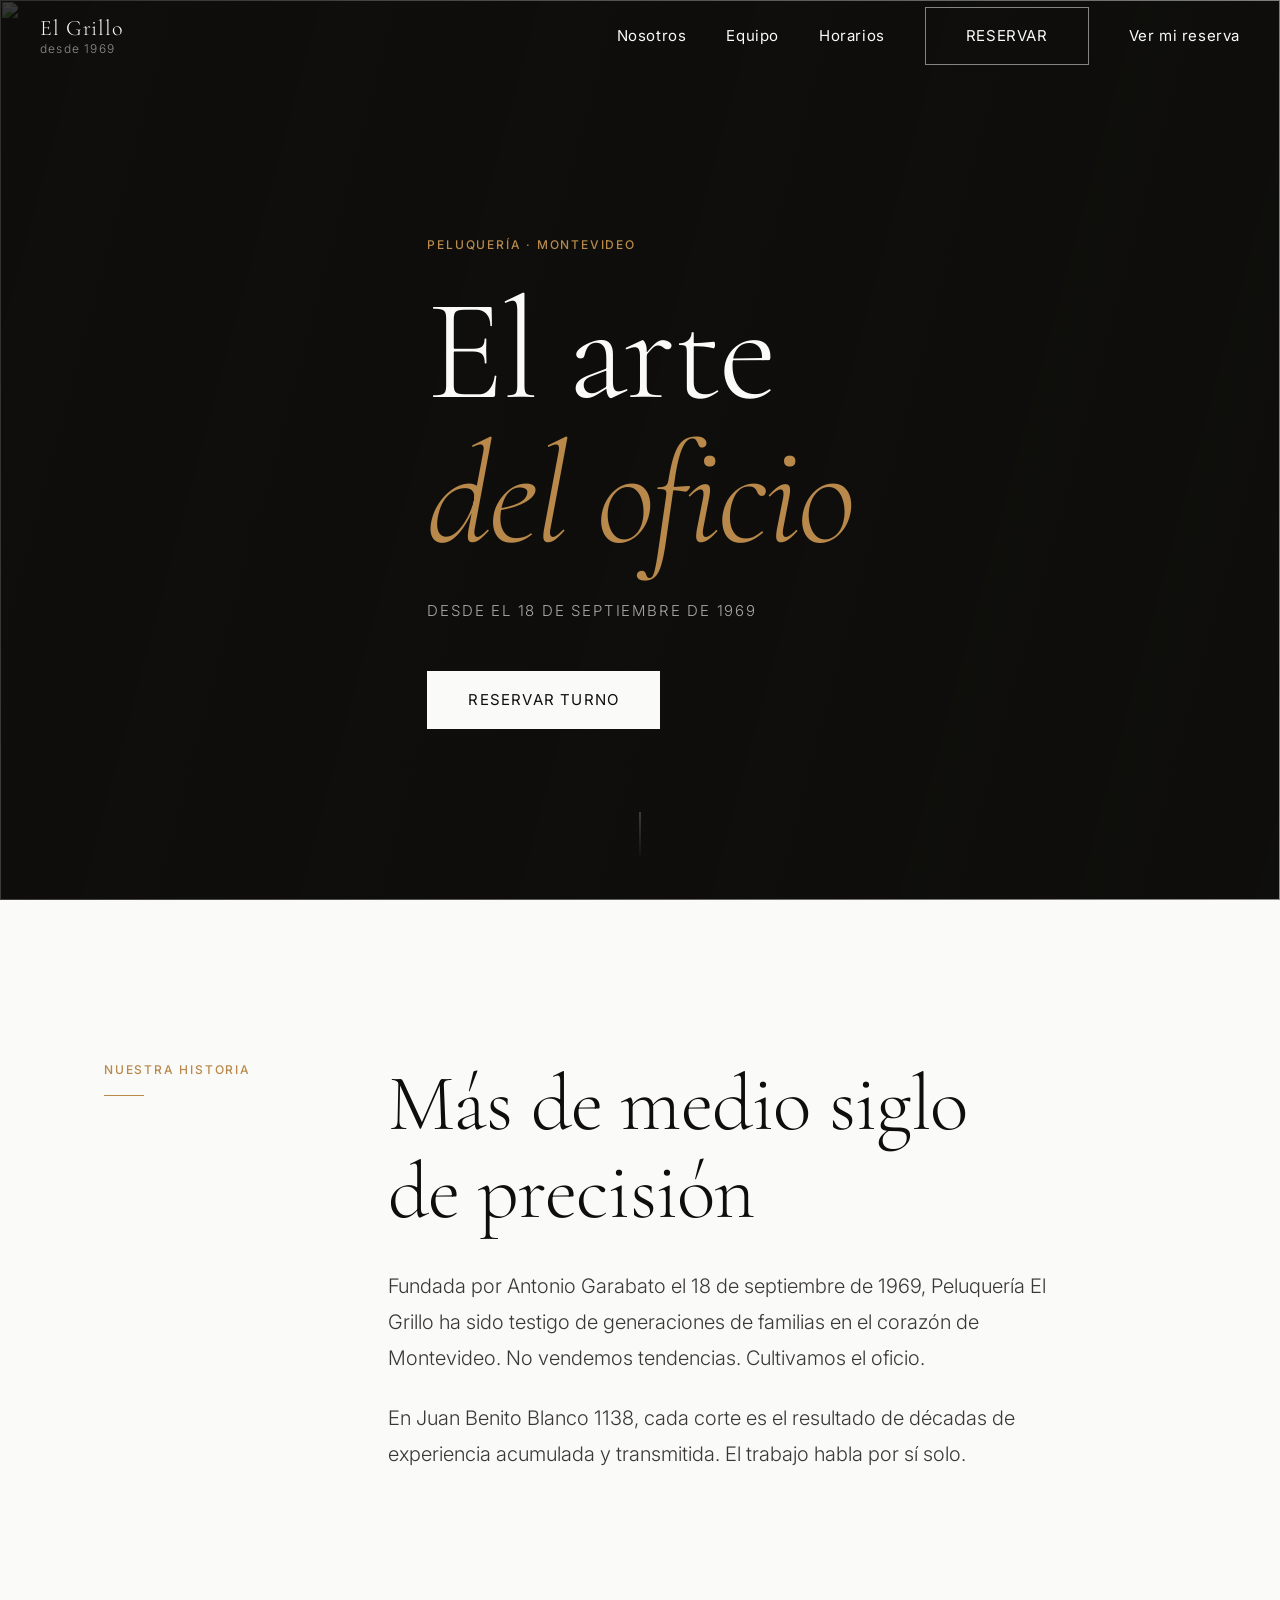
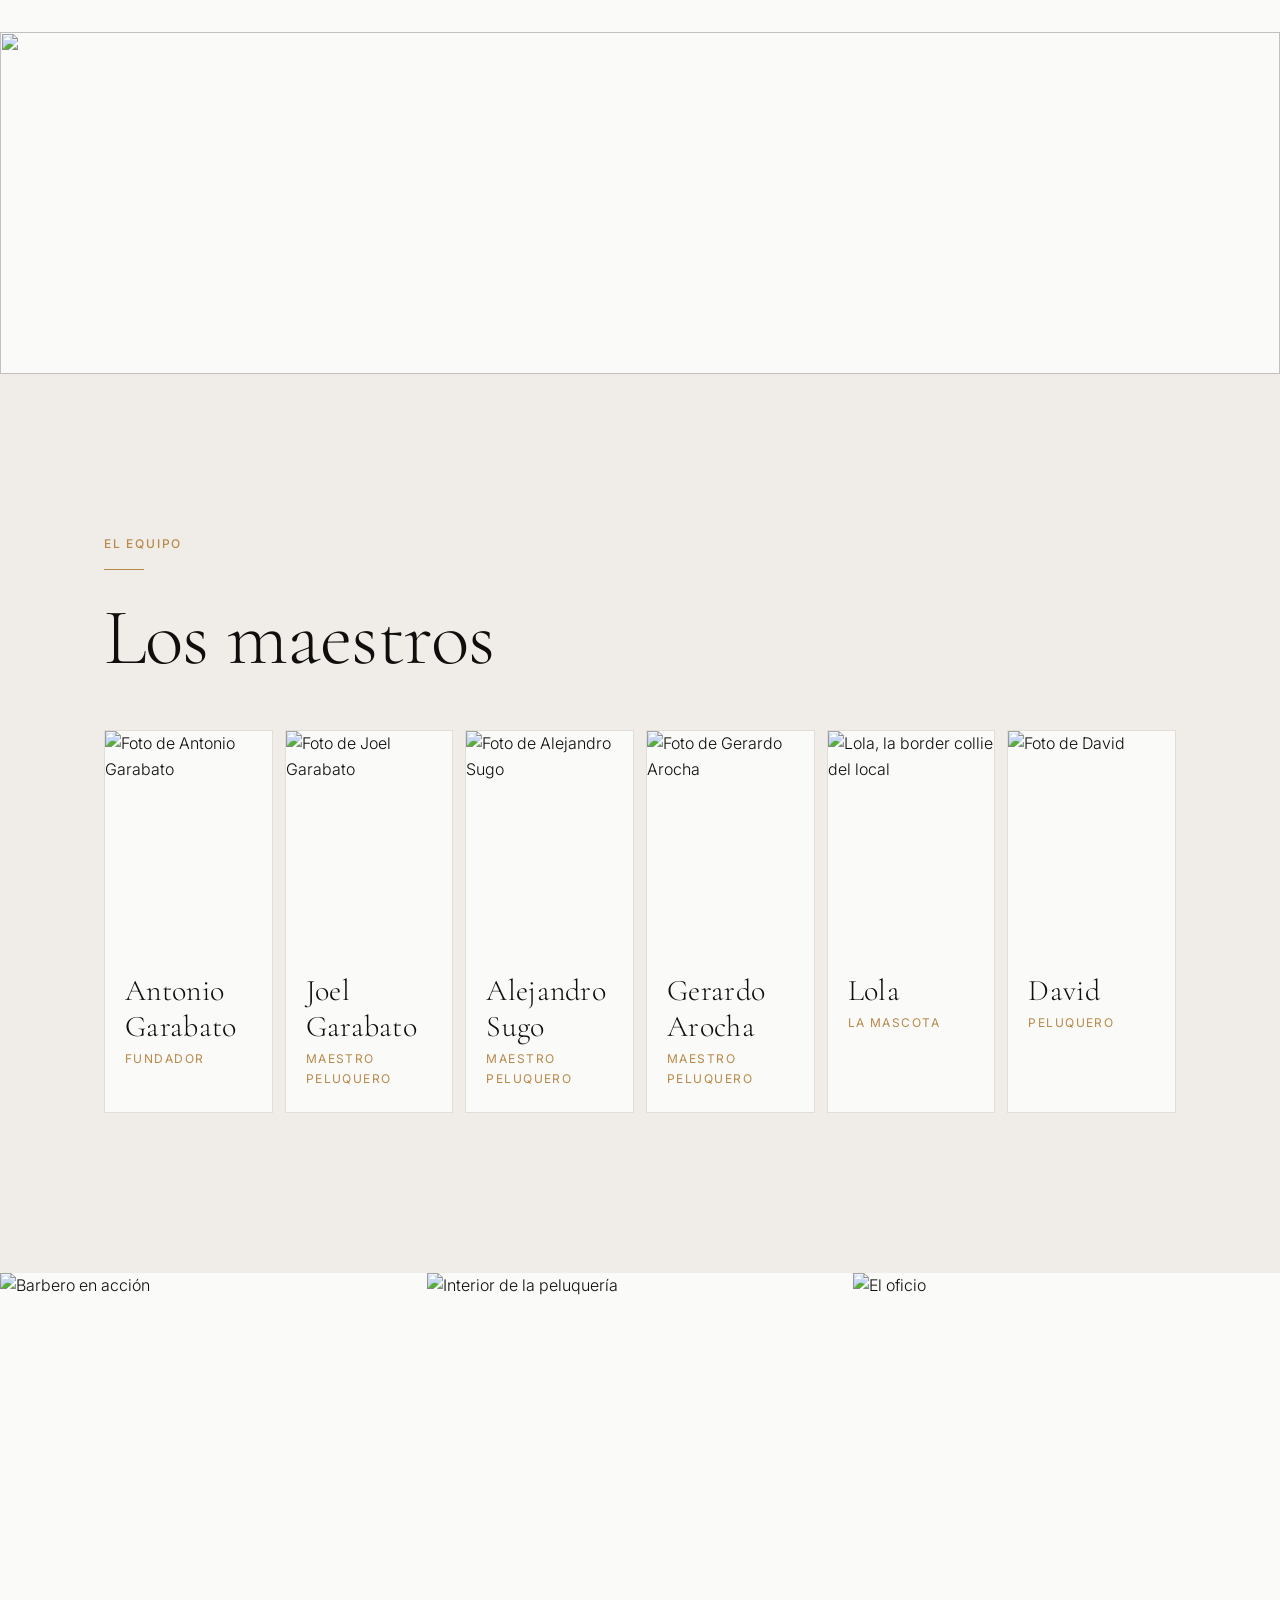
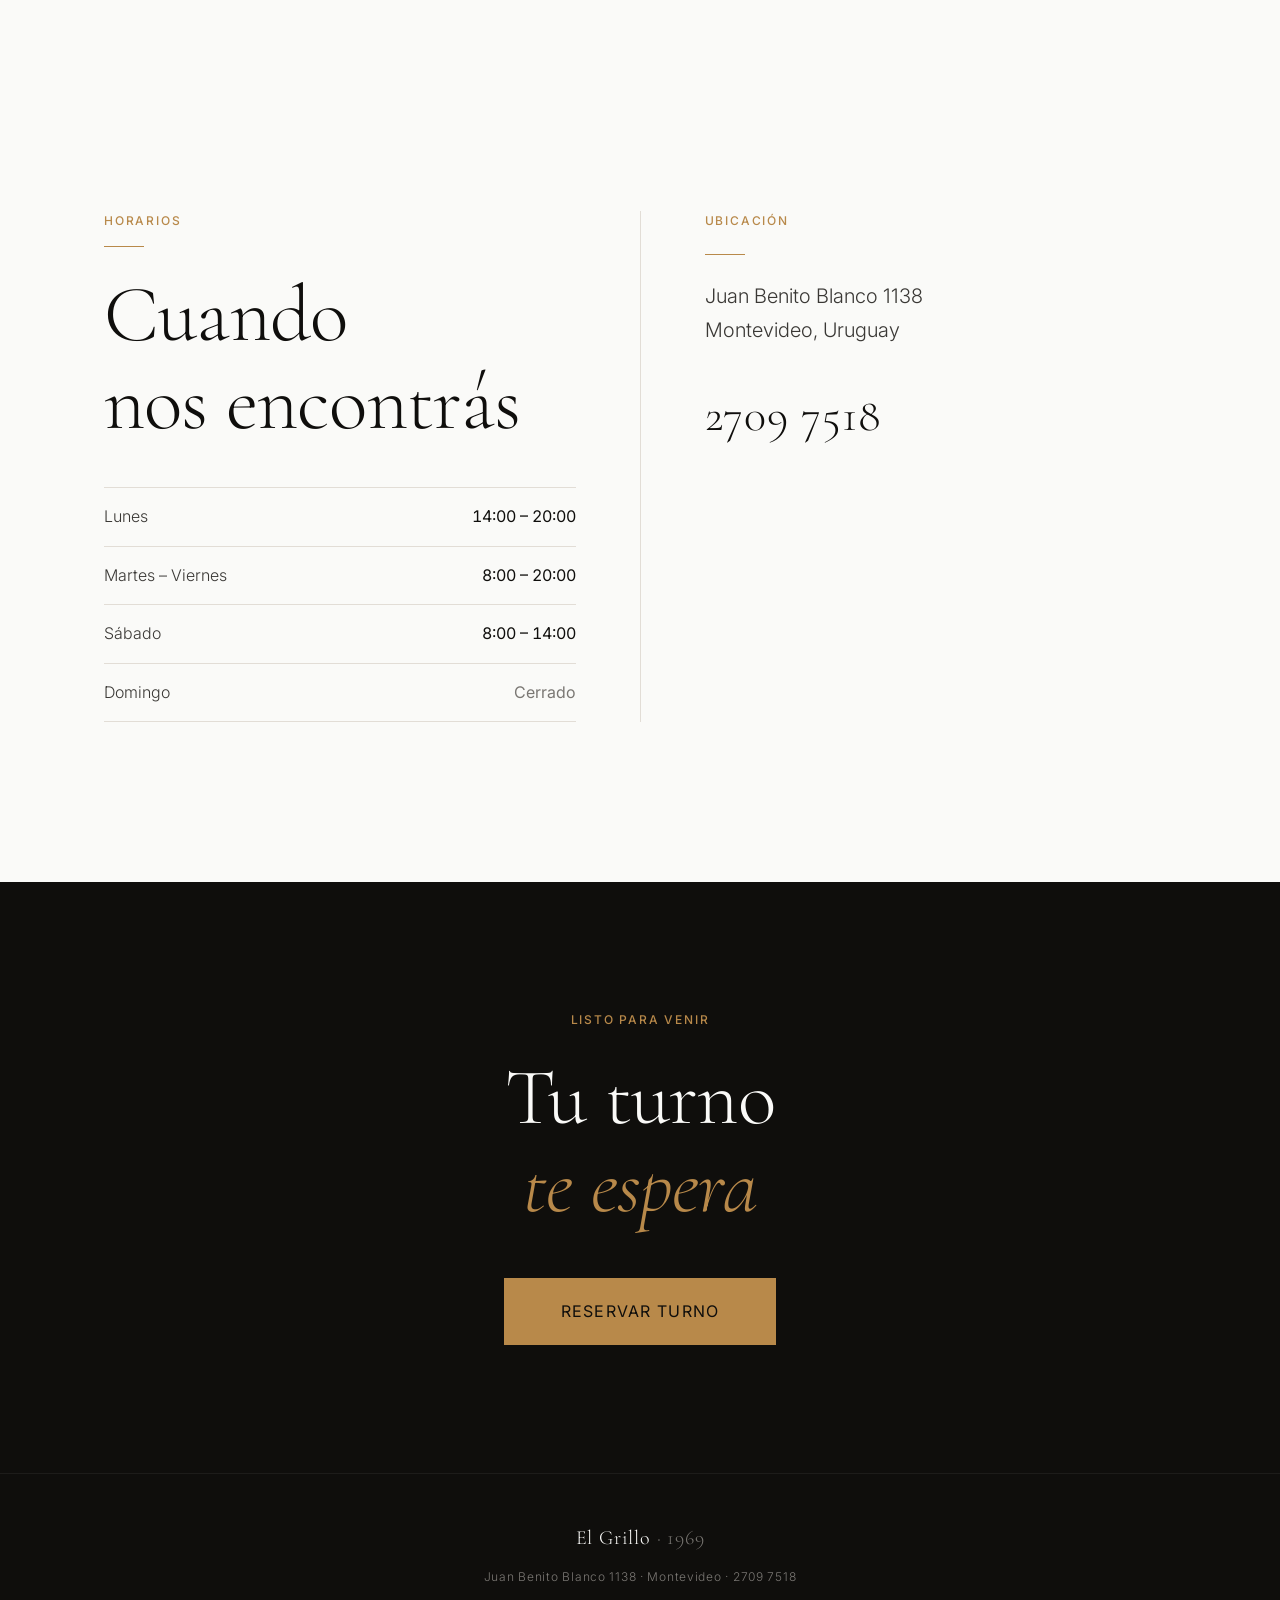
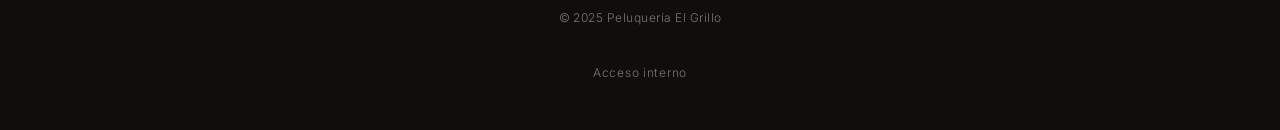
==== commit d4c3bedf: "Conectar form al backend real de elgrillo.com + página cancelar - reservas.html: form POST a https:/" ====
--- a/index.html
+++ b/index.html
@@ -53,6 +53,7 @@
             Reservar
           </a>
         </li>
+        <li><a href="cancelar.html">Ver mi reserva</a></li>
       </ul>
 
       <button
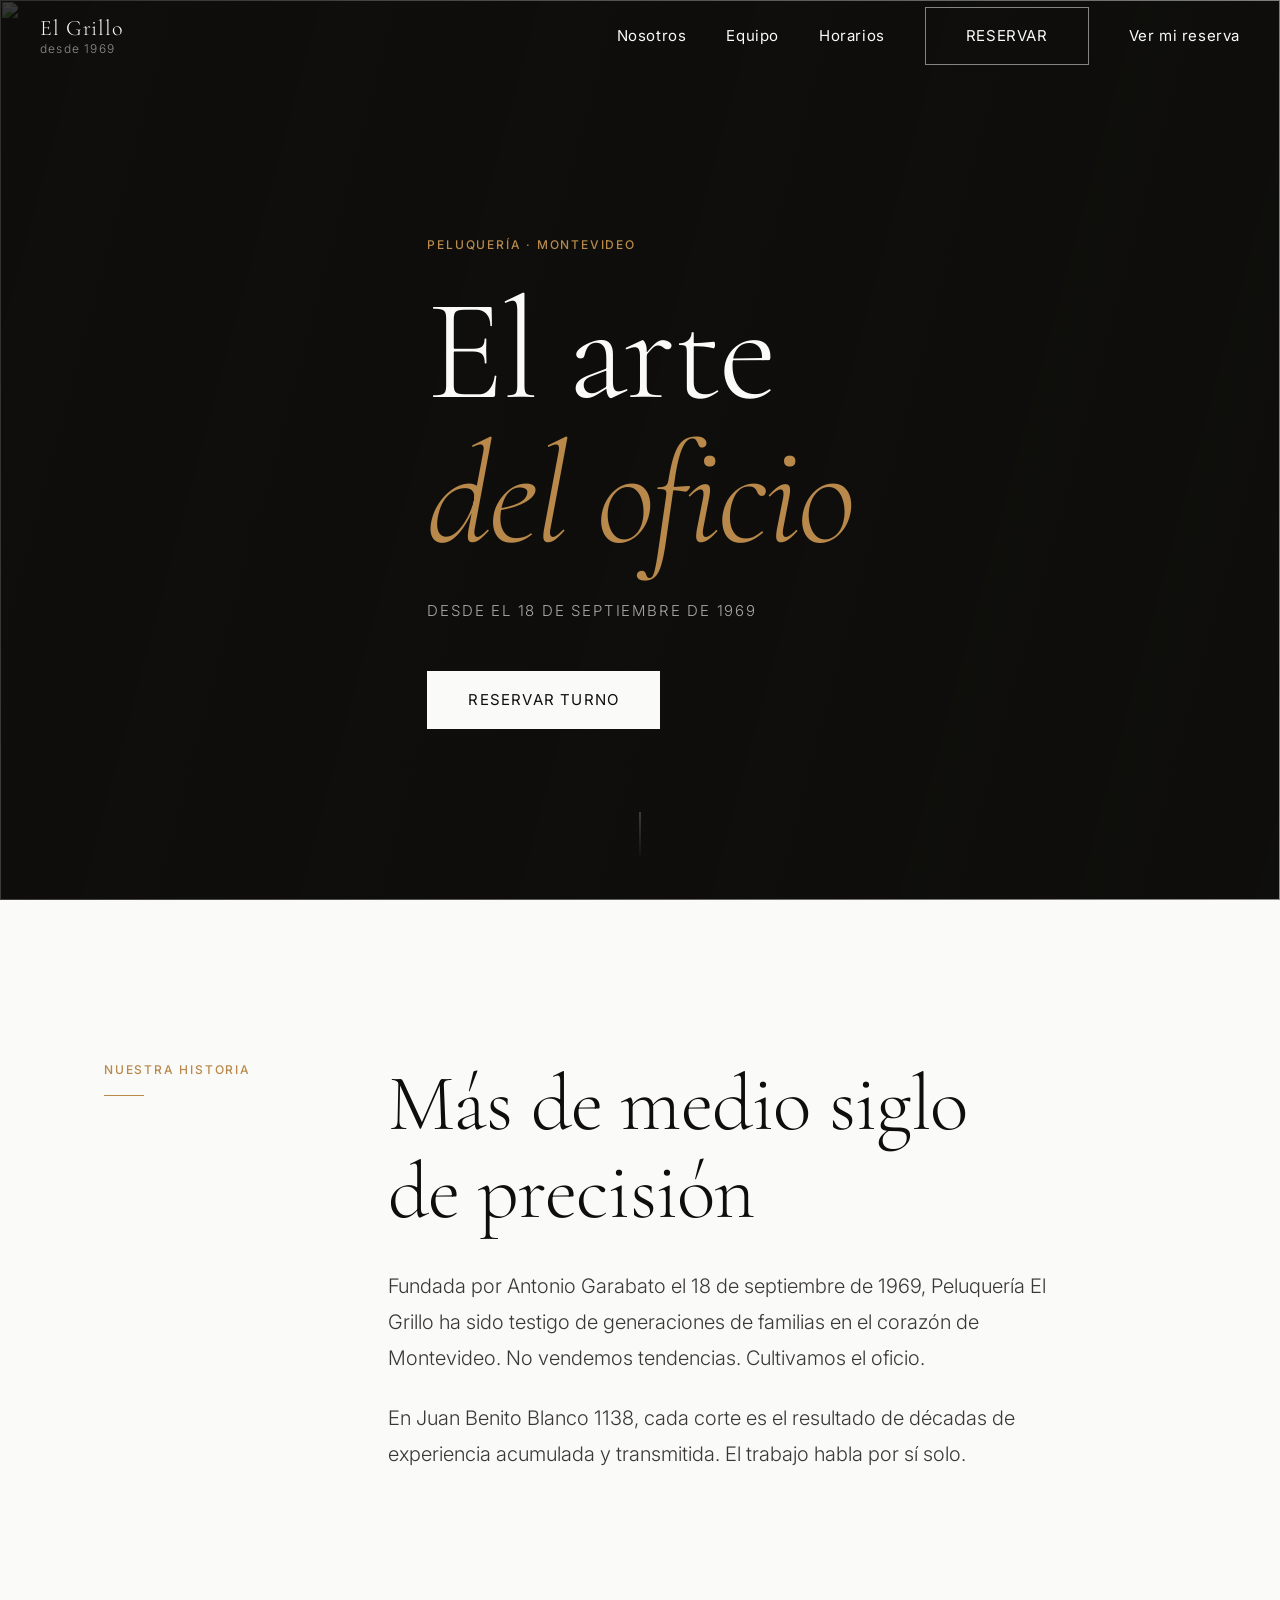
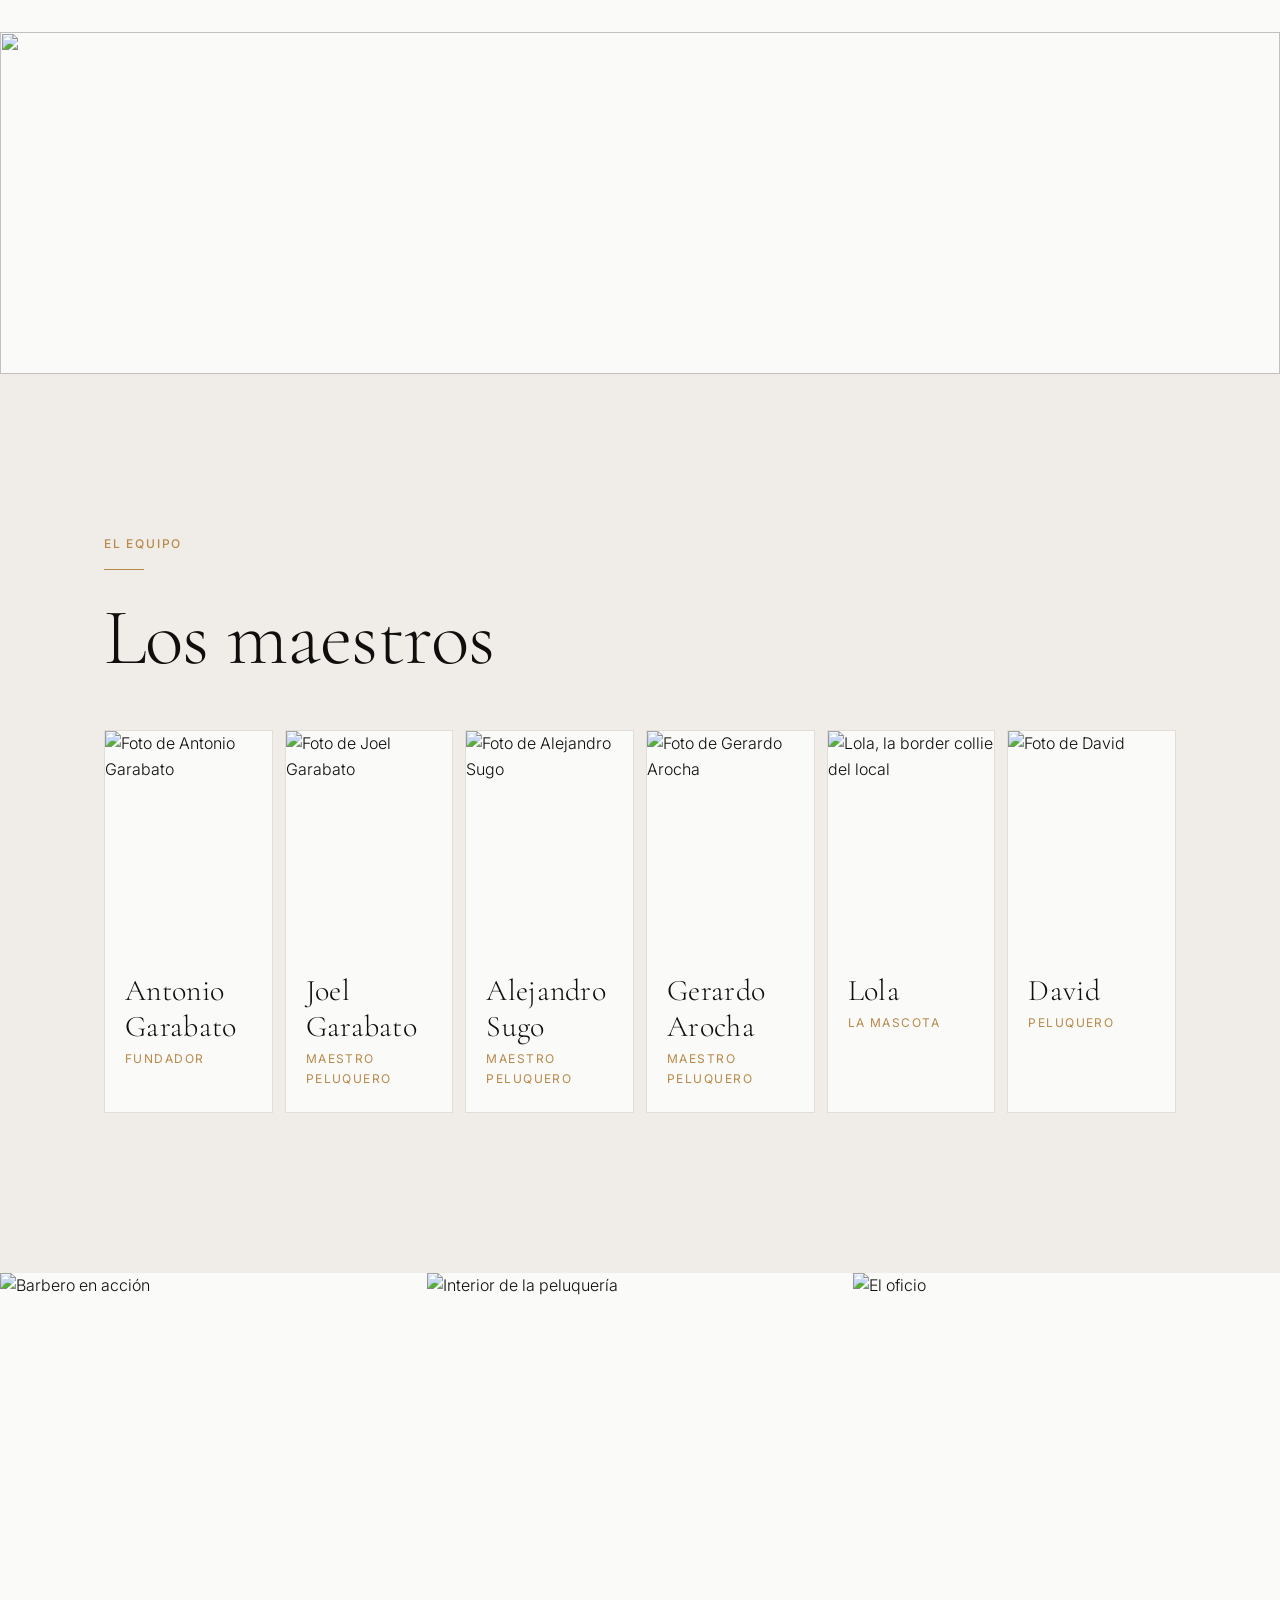
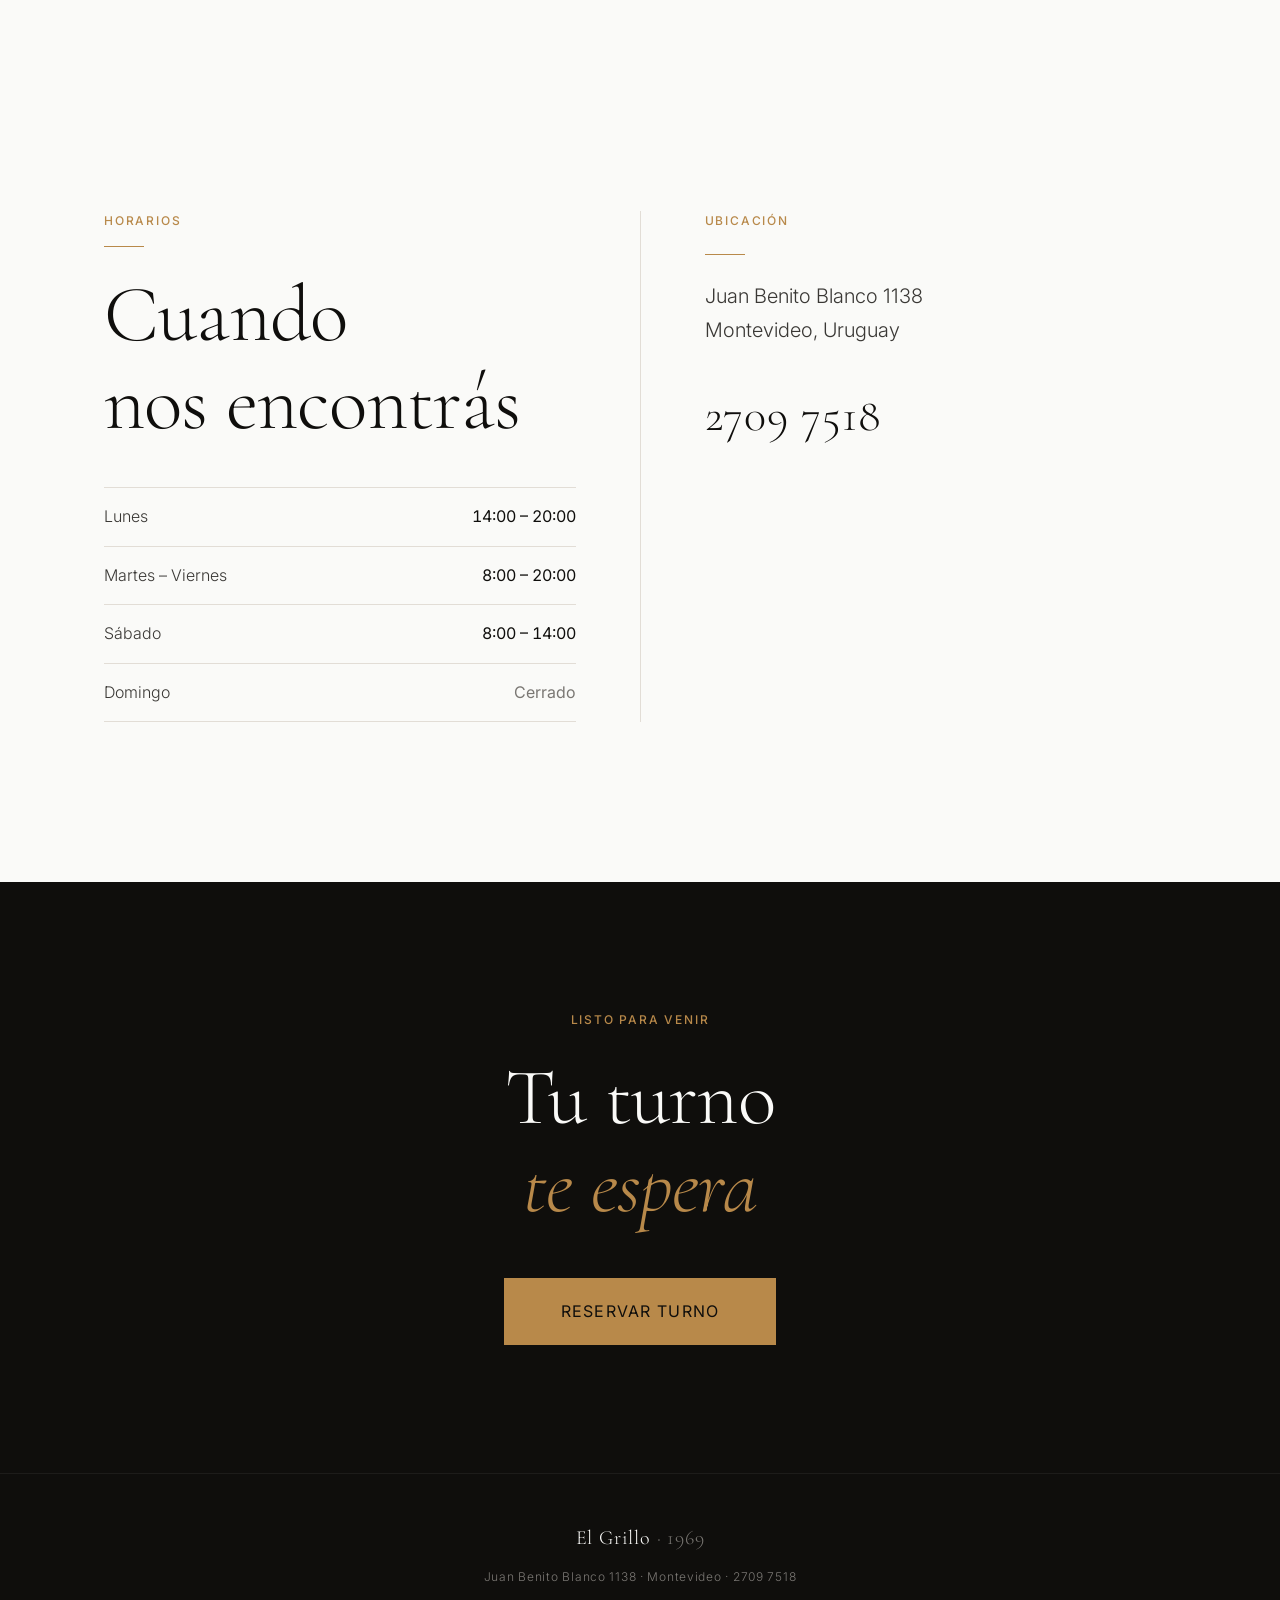
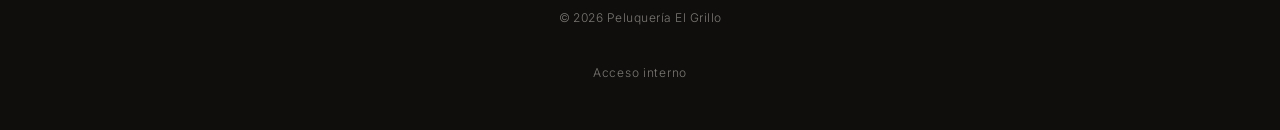
==== commit 4989a7cc: "Fix copyright year: replace hardcoded 2025 with dynamic JS year Co-Authored-By: Claude Sonnet 4.6 <n" ====
--- a/index.html
+++ b/index.html
@@ -8,6 +8,8 @@
   <meta property="og:description" content="Más de medio siglo de oficio en Montevideo.">
   <meta property="og:type" content="website">
   <title>El Grillo — Peluquería desde 1969</title>
+  <link rel="icon" type="image/png" href="favicon.png">
+  <link rel="apple-touch-icon" href="favicon.png">
 
   <link rel="preconnect" href="https://fonts.googleapis.com">
   <link rel="preconnect" href="https://fonts.gstatic.com" crossorigin>
@@ -68,20 +70,24 @@
 
     </nav>
 
-    <div id="nav__mobile" class="nav__mobile" aria-hidden="true">
-      <ul role="list">
-        <li><a href="#nosotros">Nosotros</a></li>
-        <li><a href="#equipo">Equipo</a></li>
-        <li><a href="#horarios">Horarios</a></li>
-        <li>
-          <a class="btn btn--primary"
-             href="reservas.html">
-            Reservar turno
-          </a>
-        </li>
-      </ul>
-    </div>
   </header>
+
+  <div id="nav__mobile" class="nav__mobile" aria-hidden="true">
+    <ul role="list">
+      <li><a href="#nosotros">Nosotros</a></li>
+      <li><a href="#equipo">Equipo</a></li>
+      <li><a href="#horarios">Horarios</a></li>
+      <li>
+        <a class="btn btn--primary"
+           href="reservas.html">
+          Reservar turno
+        </a>
+      </li>
+      <li>
+        <a class="nav__mobile-secondary" href="cancelar.html">Ver mi reserva</a>
+      </li>
+    </ul>
+  </div>
 
   <main>
 
@@ -310,7 +316,8 @@
     <div class="footer__inner container">
       <p class="footer__brand">El Grillo <span>· 1969</span></p>
       <p class="footer__address">Juan Benito Blanco 1138 · Montevideo · 2709 7518</p>
-      <p class="footer__copy">&copy; 2025 Peluquería El Grillo</p>
+      <p class="footer__copy">&copy; <span id="footer-year"></span> Peluquería El Grillo</p>
+      <script>document.getElementById('footer-year').textContent = new Date().getFullYear();</script>
       <a href="sistema/login.html" class="footer__sistema">Acceso interno</a>
     </div>
   </footer>
--- a/style.css
+++ b/style.css
@@ -195,6 +195,7 @@
   border-bottom-color: var(--color-border);
 }
 
+
 .nav__inner {
   display: flex;
   align-items: center;
@@ -324,6 +325,9 @@
 #nav.nav--open .nav__hamburger span:nth-child(3) {
   transform: translateY(-6px) rotate(-45deg);
 }
+#nav.nav--open .nav__hamburger span {
+  background: var(--color-ink);
+}
 
 /* Mobile drawer */
 .nav__mobile {
@@ -338,12 +342,17 @@
   gap: var(--space-8);
   opacity: 0;
   pointer-events: none;
-  transition: opacity var(--dur-base) var(--ease-out-expo);
-}
-
-#nav.nav--open .nav__mobile {
+  transform: scale(0.97);
+  will-change: opacity, transform;
+  transition:
+    opacity var(--dur-base) var(--ease-out-expo),
+    transform var(--dur-base) var(--ease-out-expo);
+}
+
+.nav__mobile--open {
   opacity: 1;
   pointer-events: all;
+  transform: scale(1);
 }
 
 .nav__mobile ul {
@@ -353,18 +362,87 @@
   gap: var(--space-8);
 }
 
+.nav__mobile li {
+  opacity: 0;
+  transform: translateY(10px);
+  transition:
+    opacity var(--dur-base) var(--ease-out-expo),
+    transform var(--dur-base) var(--ease-out-expo);
+}
+
+.nav__mobile--open li {
+  opacity: 1;
+  transform: translateY(0);
+}
+
+.nav__mobile--open li:nth-child(1) { transition-delay: 80ms; }
+.nav__mobile--open li:nth-child(2) { transition-delay: 140ms; }
+.nav__mobile--open li:nth-child(3) { transition-delay: 200ms; }
+.nav__mobile--open li:nth-child(4) { transition-delay: 260ms; }
+.nav__mobile--open li:nth-child(5) { transition-delay: 300ms; }
+
 .nav__mobile a {
   font-family: var(--font-display);
   font-size: var(--text-3xl);
   font-weight: 300;
   letter-spacing: 0.02em;
   color: var(--color-ink);
+}
+
+.nav__mobile a:not(.btn) {
+  position: relative;
+  transition:
+    color var(--dur-fast) var(--ease-in-out),
+    letter-spacing var(--dur-base) var(--ease-out-expo);
+}
+
+.nav__mobile a:not(.btn)::after {
+  content: '';
+  position: absolute;
+  bottom: -3px;
+  left: 0;
+  width: 100%;
+  height: 1px;
+  background: var(--color-accent);
+  transform: scaleX(0);
+  transform-origin: left;
+  transition: transform var(--dur-fast) var(--ease-in-out);
+}
+
+.nav__mobile a:not(.btn):hover,
+.nav__mobile a:not(.btn):active {
+  color: var(--color-accent);
+  letter-spacing: 0.06em;
+}
+
+.nav__mobile a:not(.btn):hover::after,
+.nav__mobile a:not(.btn):active::after {
+  transform: scaleX(1);
 }
 
 .nav__mobile a.btn {
   font-family: var(--font-body);
   font-size: var(--text-base);
   margin-top: var(--space-4);
+}
+
+.nav__mobile a.btn--primary {
+  color: var(--color-surface);
+}
+
+.nav__mobile a.nav__mobile-secondary {
+  font-family: var(--font-body);
+  font-size: var(--text-sm);
+  font-weight: 400;
+  letter-spacing: 0.08em;
+  text-transform: uppercase;
+  color: var(--color-ink-faint);
+  transition: color var(--dur-fast) var(--ease-in-out);
+}
+
+.nav__mobile a.nav__mobile-secondary:hover,
+.nav__mobile a.nav__mobile-secondary:active {
+  color: var(--color-ink);
 }
 
 /* ─── HERO ───────────────────────────────────────────────────────────────── */
@@ -869,6 +947,18 @@
   background-image: url("data:image/svg+xml,%3Csvg xmlns='http://www.w3.org/2000/svg' width='12' height='8' viewBox='0 0 12 8'%3E%3Cpath d='M1 1l5 5 5-5' stroke='%237A7773' stroke-width='1.5' fill='none' stroke-linecap='square'/%3E%3C/svg%3E");
   background-repeat: no-repeat;
   background-position: right 0.25rem center;
+}
+
+.field-error {
+  font-size: var(--text-xs);
+  letter-spacing: 0.08em;
+  text-transform: uppercase;
+  color: #8C3A3A;
+  margin-top: var(--space-2);
+  display: none;
+}
+.field-error.is-visible {
+  display: block !important;
 }
 
 .form-hint {
